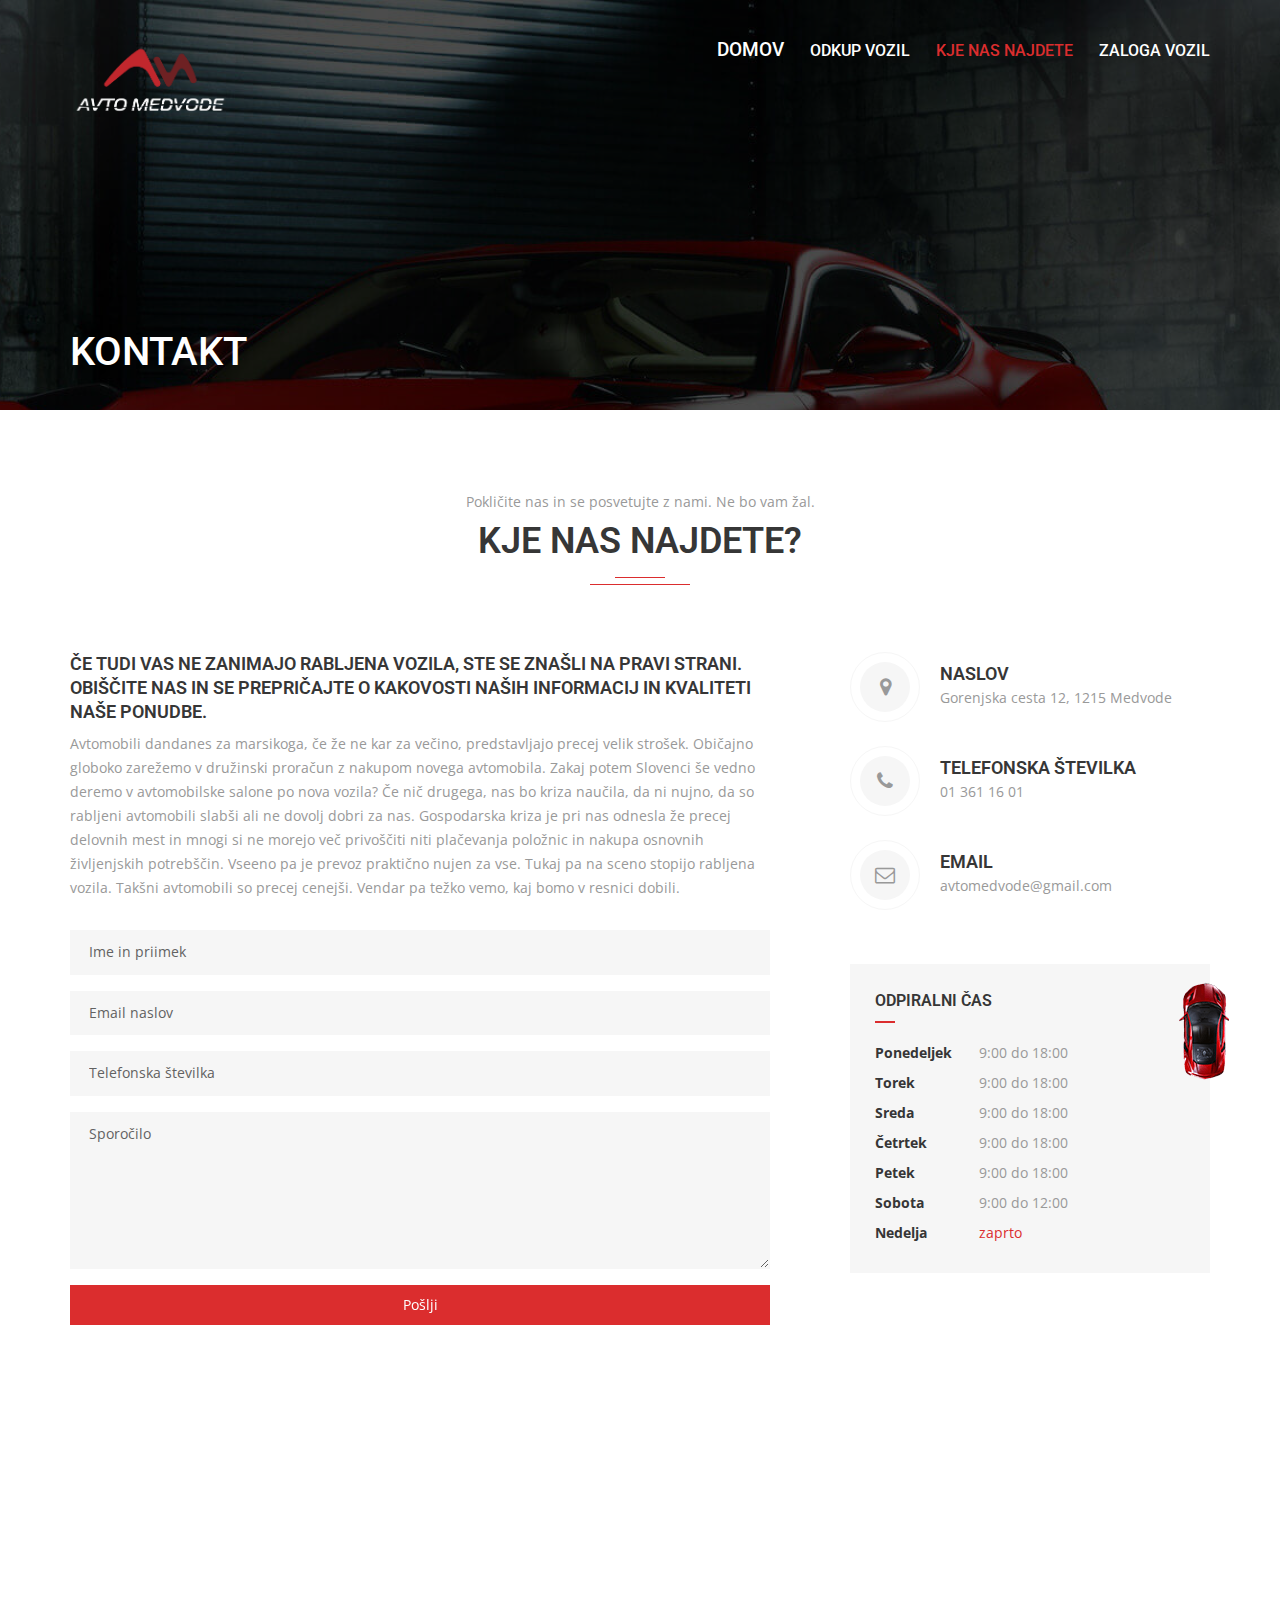
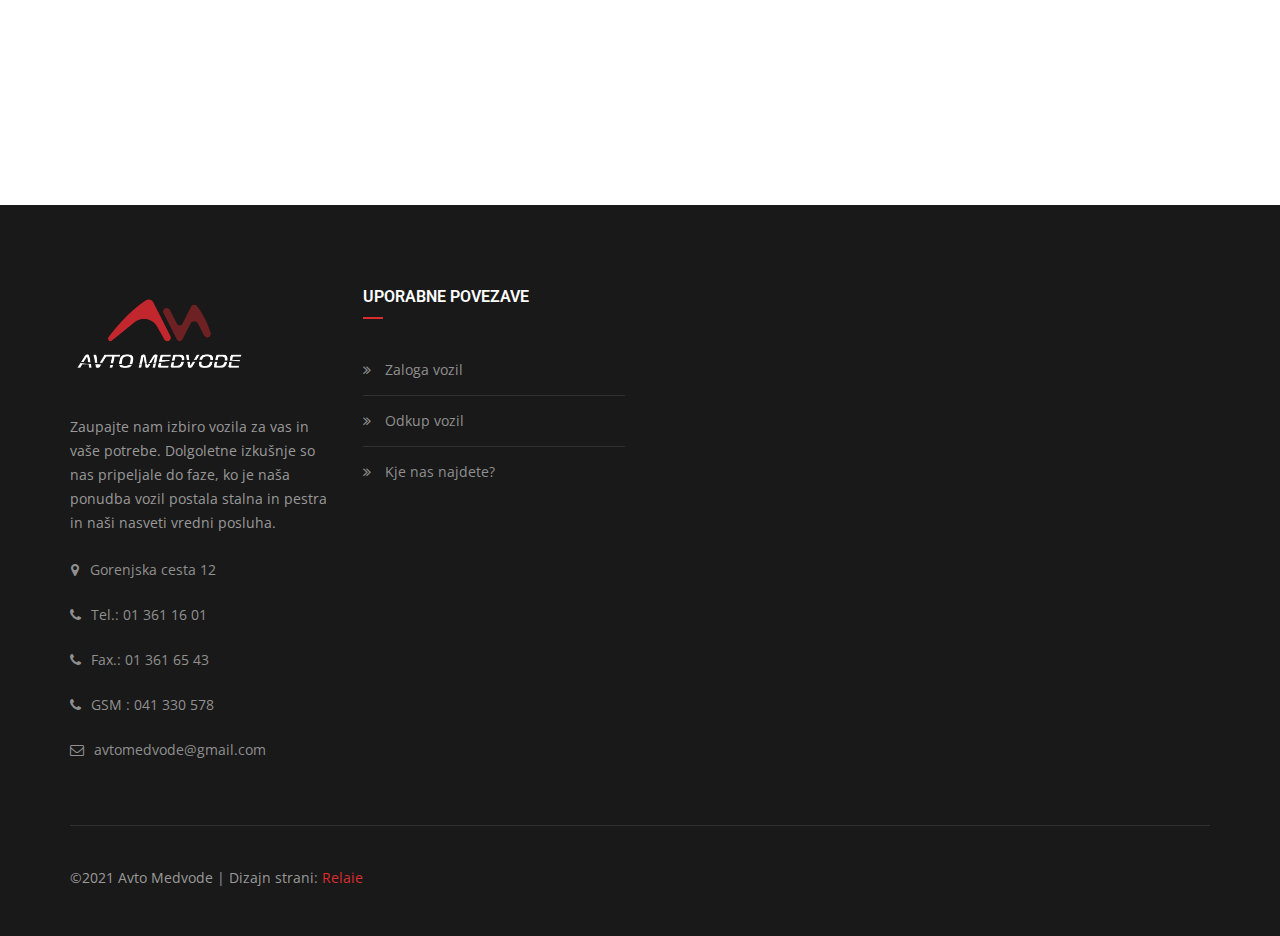
==== kontakt.html @ 4b84decc "initial commit" ====
<!DOCTYPE html>
 <html lang="sl">
 <head>
 <meta charset="utf-8">
 <meta http-equiv="X-UA-Compatible" content="IE=edge">
 <meta name="keywords" content="prodaja vozil, rabljena vozila, prodaja rabljenih vozil, rabljeno vozilo, prepis lastništva vozila, odkup rabljenih vozil, odkup rabljenega vozila, odkup vozila, prodaja avtomobila, prodaja avta, avto, avtomobil, vozilo" />
 <meta name="description" content="Prodaja rabljenih vozil, odkup vozil, prepis lastništva vozila. AvtoMedvode, vaš najbolj zanesljiv partner." />
 <meta name="author" content="relaie.co" />
 <meta name="viewport" content="width=device-width, initial-scale=1, maximum-scale=1" />
 <title>Prodaja rabljenih vozil, odkup vozil, prepis lastništva vozila. AvtoMedvode, vaš najbolj zanesljiv partner.</title>
 
 <!-- Favicon -->
 <link rel="shortcut icon" href="images/favicon.ico" />
 
 <!-- bootstrap -->
 <link rel="stylesheet" type="text/css" href="css/bootstrap.min.css" />
 
 <!-- flaticon -->
 <link rel="stylesheet" type="text/css" href="css/flaticon.css" />
 
 <!-- mega menu -->
 <link rel="stylesheet" type="text/css" href="css/mega-menu/mega_menu.css" />
 
 <!-- font awesome -->
 <link rel="stylesheet" type="text/css" href="css/font-awesome.min.css" />
 
 <!-- owl-carousel -->
 <link rel="stylesheet" type="text/css" href="css/owl-carousel/owl.carousel.css" />
 
 <!-- magnific-popup -->
 <link rel="stylesheet" type="text/css" href="css/magnific-popup/magnific-popup.css" />
 
 <!-- revolution -->
 <link rel="stylesheet" type="text/css" href="revolution/css/settings.css" />
 
 <!-- main style -->
 <link rel="stylesheet" type="text/css" href="css/style.css" />
 
 <!-- responsive -->
 <link rel="stylesheet" type="text/css" href="css/responsive.css" />
  
 </head>
 
 <body>
  
 <!--=================================
   loading -->
   
  <div id="loading">
   <div id="loading-center">
       <img src="images/loader.gif" alt="">
  </div>
 </div>
 
 <!--=================================
   loading -->
 
 
 <!--=================================
  header -->
 
 <header id="header" class="defualt">
 
  
 <!--=================================
  mega menu -->
 
 <div class="menu">  
   <!-- menu start -->
    <nav id="menu" class="mega-menu">
     <!-- menu list items container -->
     <section class="menu-list-items">
      <div class="container"> 
       <div class="row"> 
        <div class="col-md-12"> 
         <!-- menu logo -->
         <ul class="menu-logo">
             <li>
               
                 <a href="index.html"><img style="height: 90px;"id="logo_img"  src="images/logo.png" alt="logo"> </a>
             </li>
         </ul>
         <!-- menu links -->
         <ul class="menu-links">
             <!-- active class -->
             <li ><a style="font-size: 1.2rem;"href="index.html"> Domov </a></li>
             <li ><a style="font-size: 1rem;"href="odkupvozil.html"> Odkup vozil </a></li>
             
             <li class="active"><a style="font-size: 1rem;"href="kontakt.html"> Kje nas najdete </a></li>
             <li><a style="font-size: 1rem;"href="https://www.avto.net/Ads/results.asp?znamka=&model=&modelID=&tip=&znamka2=&model2=&tip2=&znamka3=&model3=&tip3=&cenaMin=0&cenaMax=999999&letnikMin=0&letnikMax=2090&bencin=0&starost2=999&oblika=0&ccmMin=0&ccmMax=99999&mocMin=&mocMax=&kmMin=0&kmMax=9999999&kwMin=0&kwMax=999999&motortakt=0&motorvalji=0&lokacija=0&sirina=0&dolzina=&dolzinaMIN=0&dolzinaMAX=100&nosilnostMIN=0&nosilnostMAX=999999&lezisc=&presek=0&premer=0&col=0&vijakov=0&EToznaka=0&vozilo=&airbag=&barva=&barvaint=&EQ1=1000000000&EQ2=1000000000&EQ3=1000000000&EQ4=1000000000&EQ5=1000000000&EQ6=1000001000&EQ7=1110100120&EQ8=1010000001&EQ9=1000000000&KAT=1010000000&PIA=&PIAzero=&PSLO=&akcija=0&paketgarancije=&broker=634&prikazkategorije=0&kategorija=0&zaloga=10&arhiv=0&presort=2&tipsort=DESC&stran=1&subSORT=1&subTIPSORT=ASC">Zaloga vozil</a></li>
             
             </ul>
            </div>
           </div>
          </div>
         </section>
        </nav>
       <!-- menu end -->
      </div>
     </header>
  

<!--=================================
 header -->


<!--=================================
 inner-intro -->
 
 <section class="inner-intro bg-1 bg-overlay-black-70">
  <div class="container">
     <div class="row text-center intro-title">
           <div class="col-md-6 text-md-left d-inline-block">
             <h1 class="text-white">Kontakt</h1>
           </div>
           <div class="col-md-6 text-md-right float-right">
             <ul class="page-breadcrumb">
                
             </ul>
           </div>
     </div>
  </div>
</section>

<!--=================================
 inner-intro -->


<!--=================================
 contact -->

<section class="contact-2 page-section-ptb white-bg">
  <div class="container">
    <div class="row">
      <div class="col-md-12 justify-content-center">
         <div class="section-title">
           <span>Pokličite nas in se posvetujte z nami. Ne bo vam žal.</span>
           <h2>Kje nas najdete?</h2>
           <div class="separator"></div>
         </div>
      </div>
    </div>
    <div class="row">
     <div class="col-lg-8 col-sm-12 mb-lg-0 mb-1">
        <div class="gray-form row">
         <div class="col-md-12">
          <div id="formmessage">Success/Error Message Goes Here</div>
           <form class="form-horizontal" id="contactform" role="form" method="post" action="php/contact-form.php">
            <h5>Če tudi vas ne zanimajo rabljena vozila, ste se znašli na pravi strani. Obiščite nas in se prepričajte o kakovosti naših informacij in kvaliteti naše ponudbe.</h5>
            <p>Avtomobili dandanes za marsikoga, če že ne kar za večino, predstavljajo precej velik strošek. Običajno globoko zarežemo v družinski proračun z nakupom novega avtomobila. Zakaj potem Slovenci še vedno deremo v avtomobilske salone po nova vozila? Če nič drugega, nas bo kriza naučila, da ni nujno, da so rabljeni avtomobili slabši ali ne dovolj dobri za nas. Gospodarska kriza je pri nas odnesla že precej delovnih mest in mnogi si ne morejo več privoščiti niti plačevanja položnic in nakupa osnovnih življenjskih potrebščin. Vseeno pa je prevoz praktično nujen za vse. Tukaj pa na sceno stopijo rabljena vozila. Takšni avtomobili so precej cenejši. Vendar pa težko vemo, kaj bomo v resnici dobili.</p>
            <div class="contact-form">
               <div class="form-group">
                 <input id="name" type="text" placeholder="Ime in priimek" class="form-control"  name="name">
             </div> 
               <div class="form-group">
                 <input type="email" placeholder="Email naslov" class="form-control" name="email">
                </div>
                <div class="form-group">
                  <input type="text" placeholder="Telefonska številka" class="form-control" name="phone">
              </div>
                 <div class="form-group">
                   <textarea class="form-control input-message" placeholder="Sporočilo" rows="7" name="message"></textarea>
              </div>
                 <input type="hidden" name="action" value="sendEmail"/>
                 <button id="submit" name="submit" type="submit" value="Send" class="button red"> Pošlji</button>
               </div>
            </form>
            <div id="ajaxloader" style="display:none"><img class="center-block" src="images/ajax-loader.gif" alt=""></div> 
          </div>
        </div>
       </div>
       <div class="col-lg-4 col-sm-12">
          <div class="feature-box-3">
            <div class="icon">
               <i class="fa fa-map-marker"></i>
             </div>
             <div class="content">
               <h5>Naslov </h5>
                <p>Gorenjska cesta 12, 1215 Medvode </p>
              </div>
            </div>
            <div class="feature-box-3">
            <div class="icon">
               <i class="fa fa-phone"></i>
             </div>
             <div class="content">
               <h5>Telefonska številka </h5>
                <p>01 361 16 01 </p>
              </div>
            </div>
            <div class="feature-box-3">
            <div class="icon">
               <i class="fa fa-envelope-o"></i>
             </div>
             <div class="content">
               <h5>Email  </h5>
                <p>avtomedvode@gmail.com </p>
              </div>
            </div>
            <div class="opening-hours gray-bg">
                <h6>Odpiralni čas</h6>
                <ul class="list-style-none">
                  <li><strong>Ponedeljek</strong> <span> 9:00  do  18:00 </span></li>
                  <li><strong>Torek</strong> <span> 9:00  do  18:00 </span></li>
                  <li><strong>Sreda </strong> <span> 9:00 do  18:00 </span></li>
                  <li><strong>Četrtek </strong> <span> 9:00  do  18:00 </span></li>
                  <li><strong>Petek </strong> <span> 9:00  do  18:00</span></li>
                  <li><strong>Sobota </strong> <span> 9:00  do  12:00 </span></li>
                  <li><strong>Nedelja </strong> <span class="text-red"> zaprto</span></li>
                </ul>
              </div>
         </div>
     </div>
  </div>
</section>

<!--=================================
 contact -->


<!--=================================
 contact-map -->

 <section class="contact-map">
  <div class="container-fluid">
    <iframe src="https://www.google.com/maps/embed?pb=!1m18!1m12!1m3!1d2764.796001893626!2d14.41632541580017!3d46.13489329645996!2m3!1f0!2f0!3f0!3m2!1i1024!2i768!4f13.1!3m3!1m2!1s0x477acc04e4f1f9b1%3A0x89f22daf080a2fd!2sGorenjska%20cesta%2012b%2C%201215%20Medvode!5e0!3m2!1ssl!2ssi!4v1605267769920!5m2!1ssl!2ssi" allowfullscreen></iframe>
  </div>
 </section>

<!--=================================
 contact-map -->
 

<!--=================================
 footer -->

 <footer class="footer bg-2 bg-overlay-black-90">
  <div class="container">
    <div class="row">
     <div class="col-md-2">
      <div class="social">
        <ul>
          
          
        </ul>
       </div>
      </div>
    </div>
    <div class="row">
      <div class="col-lg-3 col-md-6">
        <div class="about-content">
          <img class="img-fluid" style="height: 100px;"id="logo-footer" src="images/logo.png" alt="">
          <p>Zaupajte nam izbiro vozila za vas in vaše potrebe. Dolgoletne izkušnje so nas pripeljale do faze, ko je naša ponudba vozil postala stalna in pestra in naši nasveti vredni posluha.</p>
        </div>
        <div class="address">
          <ul>
            <li> <i class="fa fa-map-marker"></i><span>Gorenjska cesta 12  </span> </li>
            <li> <i class="fa fa-phone"></i><span>Tel.: 01 361 16 01   
               </li>
              <li> <i class="fa fa-phone"></i><span>
                Fax.: 01 361 65 43  </li>
                <li> <i class="fa fa-phone"></i><span>
                  GSM : 041 330 578  </li>
            <li> <i class="fa fa-envelope-o"></i><span>avtomedvode@gmail.com</span> </li>
          </ul>
        </div>
      </div>
      <div class="col-lg-3 col-md-6">
        <div class="usefull-link">
        <h6 class="text-white">Uporabne povezave</h6>
          <ul>
            <li><a href="https://www.avto.net/Ads/results.asp?znamka=&model=&modelID=&tip=&znamka2=&model2=&tip2=&znamka3=&model3=&tip3=&cenaMin=0&cenaMax=999999&letnikMin=0&letnikMax=2090&bencin=0&starost2=999&oblika=0&ccmMin=0&ccmMax=99999&mocMin=&mocMax=&kmMin=0&kmMax=9999999&kwMin=0&kwMax=999999&motortakt=0&motorvalji=0&lokacija=0&sirina=0&dolzina=&dolzinaMIN=0&dolzinaMAX=100&nosilnostMIN=0&nosilnostMAX=999999&lezisc=&presek=0&premer=0&col=0&vijakov=0&EToznaka=0&vozilo=&airbag=&barva=&barvaint=&EQ1=1000000000&EQ2=1000000000&EQ3=1000000000&EQ4=1000000000&EQ5=1000000000&EQ6=1000001000&EQ7=1110100120&EQ8=1010000001&EQ9=1000000000&KAT=1010000000&PIA=&PIAzero=&PSLO=&akcija=0&paketgarancije=&broker=634&prikazkategorije=0&kategorija=0&zaloga=10&arhiv=0&presort=2&tipsort=DESC&stran=1&subSORT=1&subTIPSORT=ASC"><i class="fa fa-angle-double-right"></i> Zaloga vozil</a></li>
            <li><a href="odkupvozil.html"><i class="fa fa-angle-double-right"></i> Odkup vozil</a></li>
            <li><a href="kontakt.html"><i class="fa fa-angle-double-right"></i> Kje nas najdete?</a></li>
            
            
          </ul>
        </div> 
      </div>
      
      
    </div>
    <hr />
    <div class="copyright">
     <div class="row">
      <div class="col-lg-6 col-md-12">
       <div class="text-lg-left text-center">
        <p>©2021 Avto Medvode | Dizajn strani:  <a href="http://relaie.co/" target="_blank">Relaie</a></p>
       </div>
      </div>
      
     </div>
    </div>
  </div>
</footer>
 
<!--=================================
 footer --> 

 <!--=================================
 back to top -->

<div class="car-top">
  <span><img src="images/car.png" alt=""></span>
</div>

 <!--=================================
 back to top -->

<!--=================================
 jquery -->

<!-- jquery  -->
<script type="text/javascript" src="js/jquery-3.3.1.min.js"></script>
 
<!-- bootstrap -->
<script type="text/javascript" src="js/popper.js"></script>
<script type="text/javascript" src="js/bootstrap.min.js"></script>

<!-- mega-menu -->
<script type="text/javascript" src="js/mega-menu/mega_menu.js"></script>

<!-- appear -->
<script type="text/javascript" src="js/jquery.appear.js"></script>

<!-- counter -->
<script type="text/javascript" src="js/counter/jquery.countTo.js"></script>

<!-- owl-carousel -->
<script type="text/javascript" src="js/owl-carousel/owl.carousel.min.js"></script>

<!-- select -->
<script type="text/javascript" src="js/select/jquery-select.js"></script>

<!-- magnific popup -->
<script type="text/javascript" src="js/magnific-popup/jquery.magnific-popup.min.js"></script>

<!-- revolution -->
<script type="text/javascript" src="revolution/js/jquery.themepunch.tools.min.js"></script>
<script type="text/javascript" src="revolution/js/jquery.themepunch.revolution.min.js"></script>
<!-- SLIDER REVOLUTION 5.0 EXTENSIONS  (Load Extensions only on Local File Systems !  The following part can be removed on Server for On Demand Loading) -->
<script type="text/javascript" src="revolution/js/extensions/revolution.extension.actions.min.js"></script>
<script type="text/javascript" src="revolution/js/extensions/revolution.extension.carousel.min.js"></script>
<script type="text/javascript" src="revolution/js/extensions/revolution.extension.kenburn.min.js"></script>
<script type="text/javascript" src="revolution/js/extensions/revolution.extension.layeranimation.min.js"></script>
<script type="text/javascript" src="revolution/js/extensions/revolution.extension.migration.min.js"></script>
<script type="text/javascript" src="revolution/js/extensions/revolution.extension.navigation.min.js"></script>
<script type="text/javascript" src="revolution/js/extensions/revolution.extension.parallax.min.js"></script>
<script type="text/javascript" src="revolution/js/extensions/revolution.extension.slideanims.min.js"></script>
<script type="text/javascript" src="revolution/js/extensions/revolution.extension.video.min.js"></script>
 
<!-- custom -->
<script type="text/javascript" src="js/custom.js"></script>

<script type="text/javascript">
   (function($){
  "use strict";

    var tpj=jQuery;
      var revapi2;
      tpj(document).ready(function() {
        if(tpj("#rev_slider_2_1").revolution == undefined){
          revslider_showDoubleJqueryError("#rev_slider_2_1");
        }else{
          revapi2 = tpj("#rev_slider_2_1").show().revolution({
            sliderType:"standard",
            sliderLayout:"fullwidth",
            dottedOverlay:"none",
            delay:9000,
            navigation: {
              keyboardNavigation:"off",
              keyboard_direction: "horizontal",
              mouseScrollNavigation:"off",
                             mouseScrollReverse:"default",
              onHoverStop:"off",
              bullets: {
                enable:true,
                hide_onmobile:false,
                style:"hermes",
                hide_onleave:false,
                direction:"horizontal",
                h_align:"center",
                v_align:"bottom",
                h_offset:0,
                v_offset:50,
                                space:10,
                tmp:''
              }
            },
            visibilityLevels:[1240,1024,778,480],
            gridwidth:1570,
            gridheight:1000,
            lazyType:"none",
            shadow:0,
            spinner:"spinner3",
            stopLoop:"off",
            stopAfterLoops:-1,
            stopAtSlide:-1,
            shuffle:"off",
            autoHeight:"off",
            disableProgressBar:"on",
            hideThumbsOnMobile:"off",
            hideSliderAtLimit:0,
            hideCaptionAtLimit:0,
            hideAllCaptionAtLilmit:0,
            debugMode:false,
            fallbacks: {
              simplifyAll:"off",
              nextSlideOnWindowFocus:"off",
              disableFocusListener:false,
            }
          });
        }
      }); 
  })(jQuery);

</script>
  
</body>
</html>
---- css/flaticon.css ----
/*
    Flaticon icon font: Flaticon
    Creation date: 15/09/2016 14:02
    */

@font-face {
  font-family: "Flaticon";
  src: url("../fonts/Flaticon.eot");
  src: url("../fonts/Flaticon.eot?#iefix") format("embedded-opentype"),
       url("../fonts/Flaticon.woff") format("woff"),
       url("../fonts/Flaticon.ttf") format("truetype"),
       url("../fonts/Flaticon.svg#Flaticon") format("svg");
  font-weight: normal;
  font-style: normal;
}

@media screen and (-webkit-min-device-pixel-ratio:0) {
  @font-face {
    font-family: "Flaticon";
    src: url("../fonts/Flaticon.svg#Flaticon") format("svg");
  }
}

[class^="flaticon-"]:before, [class*=" flaticon-"]:before,
[class^="flaticon-"]:after, [class*=" flaticon-"]:after {   
  font-family: Flaticon;
 font-style: normal;
 }

.flaticon-air-conditioning:before { content: "\f100"; }
.flaticon-alloy-wheel:before { content: "\f101"; }
.flaticon-badge:before { content: "\f102"; }
.flaticon-battery:before { content: "\f103"; }
.flaticon-beetle:before { content: "\f104"; }
.flaticon-calculator:before { content: "\f105"; }
.flaticon-cancel:before { content: "\f106"; }
.flaticon-car:before { content: "\f107"; }
.flaticon-car-1:before { content: "\f108"; }
.flaticon-car-2:before { content: "\f109"; }
.flaticon-car-repair:before { content: "\f10a"; }
.flaticon-car-wash:before { content: "\f10b"; }
.flaticon-checked:before { content: "\f10c"; }
.flaticon-circle:before { content: "\f10d"; }
.flaticon-clock:before { content: "\f10e"; }
.flaticon-clock-1:before { content: "\f10f"; }
.flaticon-commerce:before { content: "\f110"; }
.flaticon-compass:before { content: "\f111"; }
.flaticon-coupon:before { content: "\f112"; }
.flaticon-cup:before { content: "\f113"; }
.flaticon-cup-1:before { content: "\f114"; }
.flaticon-cup-2:before { content: "\f115"; }
.flaticon-cursor:before { content: "\f116"; }
.flaticon-customer-service:before { content: "\f117"; }
.flaticon-diagnostic:before { content: "\f118"; }
.flaticon-disc-brake:before { content: "\f119"; }
.flaticon-electrical-service:before { content: "\f11a"; }
.flaticon-engine:before { content: "\f11b"; }
.flaticon-envelope:before { content: "\f11c"; }
.flaticon-exhaust-pipe:before { content: "\f11d"; }
.flaticon-flag:before { content: "\f11e"; }
.flaticon-garbage:before { content: "\f11f"; }
.flaticon-gas-station:before { content: "\f120"; }
.flaticon-gearstick:before { content: "\f121"; }
.flaticon-giftbox:before { content: "\f122"; }
.flaticon-ignition:before { content: "\f123"; }
.flaticon-information:before { content: "\f124"; }
.flaticon-inspection:before { content: "\f125"; }
.flaticon-interface:before { content: "\f126"; }
.flaticon-interface-1:before { content: "\f127"; }
.flaticon-jeep:before { content: "\f128"; }
.flaticon-key:before { content: "\f129"; }
.flaticon-left-arrow:before { content: "\f12a"; }
.flaticon-left-arrow-1:before { content: "\f12b"; }
.flaticon-loupe:before { content: "\f12c"; }
.flaticon-maintenance:before { content: "\f12d"; }
.flaticon-mechanic:before { content: "\f12e"; }
.flaticon-medal:before { content: "\f12f"; }
.flaticon-menu:before { content: "\f130"; }
.flaticon-minivan:before { content: "\f131"; }
.flaticon-minus:before { content: "\f132"; }
.flaticon-mouse:before { content: "\f133"; }
.flaticon-multimedia:before { content: "\f134"; }
.flaticon-oil:before { content: "\f135"; }
.flaticon-padlock:before { content: "\f136"; }
.flaticon-painting:before { content: "\f137"; }
.flaticon-pencil:before { content: "\f138"; }
.flaticon-pin:before { content: "\f139"; }
.flaticon-piston:before { content: "\f13a"; }
.flaticon-placeholder:before { content: "\f13b"; }
.flaticon-play-video:before { content: "\f13c"; }
.flaticon-plus:before { content: "\f13d"; }
.flaticon-price-tag:before { content: "\f13e"; }
.flaticon-radiator:before { content: "\f13f"; }
.flaticon-reparation:before { content: "\f140"; }
.flaticon-ribbon:before { content: "\f141"; }
.flaticon-right-arrow:before { content: "\f142"; }
.flaticon-right-arrow-1:before { content: "\f143"; }
.flaticon-shopping-cart:before { content: "\f144"; }
.flaticon-shopping-cart-1:before { content: "\f145"; }
.flaticon-signs:before { content: "\f146"; }
.flaticon-social:before { content: "\f147"; }
.flaticon-speedometer:before { content: "\f148"; }
.flaticon-speedometer-1:before { content: "\f149"; }
.flaticon-speedometer-circular-outlined-tool-symbol:before { content: "\f14a"; }
.flaticon-star:before { content: "\f14b"; }
.flaticon-station-wagon:before { content: "\f14c"; }
.flaticon-steering-wheel:before { content: "\f14d"; }
.flaticon-stroller:before { content: "\f14e"; }
.flaticon-suspension:before { content: "\f14f"; }
.flaticon-technology:before { content: "\f150"; }
.flaticon-technology-1:before { content: "\f151"; }
.flaticon-tire:before { content: "\f152"; }
.flaticon-tire-1:before { content: "\f153"; }
.flaticon-trailer:before { content: "\f154"; }
.flaticon-transport:before { content: "\f155"; }
.flaticon-transport-1:before { content: "\f156"; }
.flaticon-transport-2:before { content: "\f157"; }
.flaticon-transport-3:before { content: "\f158"; }
.flaticon-transport-4:before { content: "\f159"; }
.flaticon-transport-5:before { content: "\f15a"; }
.flaticon-transport-6:before { content: "\f15b"; }
.flaticon-transport-7:before { content: "\f15c"; }
.flaticon-transport-8:before { content: "\f15d"; }
.flaticon-transport-9:before { content: "\f15e"; }
.flaticon-travel:before { content: "\f15f"; }
.flaticon-volskwagen-van:before { content: "\f160"; }
.flaticon-wallet:before { content: "\f161"; }
.flaticon-wheel-alignment:before { content: "\f162"; }
.flaticon-windshield:before { content: "\f163"; }
---- css/mega-menu/mega_menu.css ----
/* GOOGLE FONT */
@import url(http://fonts.googleapis.com/css?family=Roboto:100,100i,300,300i,400,400i,500,500i,700,700i,900,900i);
/* MENU BASIC LAYOUT */
.mega-menu {
  margin: 0 auto;
  padding: 0;
  display: block;
  float: none;
  position: relative;
  z-index: 999;
/*  max-width: 1280px;
  width: 100%;*/
  font-size: 16px;
  font-family: 'Roboto', sans-serif;
  min-height: 102px;
  clear: both;
  box-sizing: border-box;
}
@media screen and (max-width: 992px) {
  .mega-menu {
    /*float: left;*/
    margin: 0;
    /*min-width: 200px;*/
  }
}
.mega-menu * {
  outline: none;
  list-style: none;
  text-decoration: none;
  box-sizing: border-box !important;
  font-family: 'Roboto', sans-serif;
  font-weight: 400;
  -webkit-tap-highlight-color: transparent;
  text-align: left;
}

@media screen and (max-width: 992px) {
  .mega-menu * {
    word-break: break-all;
  }
}
.mega-menu i.fa {
  /*----------------------------- FONT AWESOME ICONS */
  font-family: "FontAwesome";
}
.mega-menu img {
  /*------------------------------- IMAGE */
  margin: 0;
  padding: 0;
  display: block;
  max-width: 100% !important;
  float: left;
}
.mega-menu input {
  /*------------------------------ DEFAULT INPUT */
  border: none;
}
.mega-menu > section.menu-list-items {
  margin: 0;
  padding: 0;
  display: block;
  float: left;
  width: 100%;
  background-color: transparent;
}
.mega-menu .menu-logo {
  /*----------------------------------- MENU LOGO */
  margin: 0;
  padding: 0;
  display: block;
  float: left;
  position: relative;
}
@media screen and (min-width: 993px) {
  .mega-menu .menu-logo.menu-logo-align-right {
    /*---------------------------------------------- MENU LOGO ALIGN RIGHT */
    float: right;
  }
}
@media screen and (max-width: 992px) {
  .mega-menu .menu-logo {
    width: 100%;
  }
  .mega-menu .drop-down ul, .mega-menu .drop-down ol, .mega-menu .drop-down dl, .mega-menu .drop-down-tab-bar ul, .mega-menu .drop-down-tab-bar ol, .mega-menu .drop-down-tab-bar dl { 
    margin-bottom: 0;
   }
}
.mega-menu .menu-logo > li {
  margin: 0;
  padding: 0;
  display: block;
  float: left;
  font-size: 1em;
  line-height: 50px;
}
@media screen and (max-width: 992px) {
  .mega-menu .menu-logo > li {
    width: 100%;
    line-height: normal;
  }
}
.mega-menu .menu-logo > li > a {
  margin: 0;
  display: inline-block;
  float: left;
  width: 100%;
  color: #ffffff;
  font-size: 0.8125em;
  /*padding: 0 20px 0 45px;*/
  line-height: 50px;
  -webkit-transition: background-color 200ms ease;
          transition: background-color 200ms ease;
}
.mega-menu .menu-logo > li > a:hover {
  /*-------------------------------------- HOVER MENU LOGO */
  /*background-color: #db2d2e;*/
}

@media screen and (max-width: 992px) {
  .mega-menu .menu-logo > li > a {
    line-height: normal;
    padding-top: 16px;
    padding-bottom: 16px;
    position: relative;
    z-index: 10;
    width: auto;
  }
}
.mega-menu .menu-logo > li > a i.fa {
  /*--------------------------------------- LOGO ICON */
  padding: 0;
  display: inline-block;
  font-size: 1.25em;
  position: absolute;
  top: 0;
  left: 20px;
  bottom: 0;
  margin: auto 0;
  line-height: 50px;
}
.mega-menu .menu-logo > li > a img {
  /*--------------------------------------- LOGO IMAGE ICON */
 /* width: 20px;
  height: 20px;
  position: absolute;
  top: 0;
  left: 15px;
  bottom: 0;
  margin: auto 0;*/
}
.mega-menu .menu-links {
  /*---------------------------------------- MENU LINKS */
  margin: 0;
  padding: 0;
  display: block;
  float: right;
}
@media screen and (max-width: 992px) {
  .mega-menu .menu-links {
    width: 100%;
    background: #fff;
  }
}
@media screen and (min-width: 993px) {
  .mega-menu .menu-links {
    display: block !important;
    max-height: 100% !important;
    overflow: visible !important;
  }
  .mega-menu .menu-links.menu-links-align-right {
    /*------------------------------------------ MENU LINKS ALIGN RIGHT */
    float: right;
  }
}
.mega-menu .menu-links > li {
  margin: 0;
  padding: 0;
  display: block;
  float: left;
  -webkit-transition: background-color 200ms ease;
          transition: background-color 200ms ease;
  font-size: 1em;
}
@media screen and (max-width: 992px) {
  .mega-menu .menu-links > li {
    width: 100%;
    position: relative;
    cursor: pointer;
    line-height: normal;
    border-bottom: 1px solid #f3f3f3;
    z-index: 50;
  }
  .mega-menu .menu-links > li.activeTriggerMobile {
    /*background-color: #db2d2e;*/
  }
}
@media screen and (min-width: 993px) {
  .mega-menu .menu-links > li.activeTrigger {
    background-color: #db2d2e;
  }
}
.mega-menu .menu-links > li.active a {
  /*------------------------------------- ACTIVE CLASS MENU LINKS */
 background-color: transparent;
 color: #db2d2e;
}
.mega-menu .menu-links > li:hover {
  /*-------------------------------------- HOVER MENU LINKS */
  background-color: transparent;
  color: #db2d2e;
}
.mega-menu .menu-links > li > a {
  margin: 0;
  padding: 0 13px;
  display: inline-block;
  float: none;
  width: 100%;
  color: #ffffff;
  font-size: 0.933em;
  line-height: 64px;
  position: relative;
  text-transform: capitalize;
}
.mega-menu .menu-links > li > a:hover { color: #db2d2e; }
@media screen and (max-width: 992px) {
  .mega-menu .menu-links > li > a {
    width: auto;
    line-height: normal;
    padding-top: 10px;
    padding-bottom: 10px;
    position: static;
    padding-right: 10px;
    z-index: 20;
    color: #363636;
  }
}
.mega-menu .menu-links > li > a i.fa {
  /*---------------------------------------------------- MENU LINKS ICONS*/
  font-size: 1em;
  line-height: 0.8125em;
  padding-right: 2px;
}
.mega-menu .menu-links > li > a i.fa.fa-indicator {
  padding-right: 0;
  padding-left: 2px;
}
@media screen and (max-width: 992px) {
  .mega-menu .menu-links > li > a i.fa.fa-indicator {
    float: right;
    position: absolute;
    right: 20px;
    top: 0;
    bottom: 0;
    line-height: 50px;
    height: 50px;
    z-index: -1;
  }
}
.mega-menu .menu-social-bar {
  /*---------------------------------------------- MENU SOCIAL BAR */
  margin: 0;
  display: block;
  float: left;
  padding: 0 10px;
}
@media screen and (min-width: 993px) {
  .mega-menu .menu-social-bar {
    display: block !important;
  }
}
@media screen and (min-width: 993px) {
  .mega-menu .menu-social-bar.menu-social-bar-right {
    float: right;
  }
}
@media screen and (max-width: 992px) {
  .mega-menu .menu-social-bar {
    width: 100%;
    text-align: center;
  }
}
.mega-menu .menu-social-bar > li {
  margin: 0;
  padding: 0;
  display: block;
  float: left;
  font-size: 1em;
  line-height: 50px;
}
.mega-menu .menu-social-bar > li[data-color='blue'] > a:hover {
  background-color: #3b5998;
}
.mega-menu .menu-social-bar > li[data-color='sky-blue'] > a:hover {
  background-color: #2caae1;
}
.mega-menu .menu-social-bar > li[data-color='orange'] > a:hover {
  background-color: #dd4b39;
}
.mega-menu .menu-social-bar > li[data-color='red'] > a:hover {
  background-color: #bd081c;
}
@media screen and (max-width: 992px) {
  .mega-menu .menu-social-bar > li {
    float: none;
    display: inline-block;
    margin-bottom: -5px;
  }
}
.mega-menu .menu-social-bar > li > a {
  margin: 0;
  display: inline-block;
  float: left;
  width: 100%;
  color: #ffffff;
  font-size: 0.875em;
  padding: 0 5px;
  -webkit-transition: background-color 200ms ease;
          transition: background-color 200ms ease;
  line-height: 50px;
}
@media screen and (max-width: 992px) {
  .mega-menu .menu-social-bar > li > a {
    padding-left: 10px;
    padding-right: 10px;
  }
}
.mega-menu .menu-social-bar > li > a i.fa {
  margin: 0;
  padding: 0;
  display: inline-block;
  float: left;
  width: 100%;
  font-size: 1.125em;
  line-height: 50px;
}
.mega-menu .menu-search-bar {
  /*--------------------------------------------------- MENU SEARCH BAR */
  margin: 0;
  padding: 0;
  display: block;
  float: right;
  position: relative;
  height: 50px;
}
@media screen and (min-width: 993px) {
  .mega-menu .menu-search-bar.menu-search-bar-left {
    float: left;
  }
}
@media screen and (max-width: 992px) {
  .mega-menu .menu-search-bar {
    width: 100%;
    position: absolute;
    top: 0;
    right: 0;
  }
}
.mega-menu .menu-search-bar li, .mega-menu .menu-search-bar form, .mega-menu .menu-search-bar label {
  margin: 0;
  padding: 0;
  display: block;
  float: left;
  width: 100%;
  line-height: 50px;
}
.mega-menu .menu-search-bar li:hover i.fa.fa-search {
  background: #db2d2e;
}
.mega-menu .menu-search-bar input {
  max-width: 0;
  width: 100%;
  margin: 0;
  padding: 5px 50px 5px 0;
  font-size: 0.8125em;
  -webkit-transition: max-width 400ms ease, background 400ms ease, padding-left 400ms ease;
          transition: max-width 400ms ease, background 400ms ease, padding-left 400ms ease;
  height: 50px;
  display: block;
  background: none;
  color: #ffffff;
  font-weight: 400;
}
.mega-menu .menu-search-bar input:focus {
  max-width: 170px;
  background: #db2d2e;
  padding-left: 20px;
}
@media screen and (max-width: 992px) {
  .mega-menu .menu-search-bar input:focus {
    max-width: 100%;
    position: relative;
    z-index: 20;
  }
}
.mega-menu .menu-search-bar i.fa.fa-search {
  position: absolute;
  top: 0;
  right: 0;
  bottom: 0;
  width: 50px;
  text-align: center;
  line-height: 50px;
  color: #ffffff;
  cursor: text;
  -webkit-transition: background 200ms ease;
          transition: background 200ms ease;
  z-index: 40;
}
.mega-menu .menu-search-bar :-moz-placeholder {
  opacity: 1 !important;
  color: #ffffff !important;
}
.mega-menu .menu-search-bar ::-moz-placeholder {
  opacity: 1 !important;
  color: #ffffff !important;
}
.mega-menu .menu-search-bar :-ms-input-placeholder {
  opacity: 1 !important;
  color: #ffffff !important;
}
.mega-menu .menu-search-bar ::-webkit-input-placeholder {
  opacity: 1 !important;
  color: #ffffff !important;
}
@media screen and (max-width: 992px) {
  .mega-menu .menu-search-bar.active input {
    padding-right: 150px;
  }
  .mega-menu .menu-search-bar.active i.fa.fa-search {
    right: 70px;
  }
}
.mega-menu .menu-mobile-collapse-trigger {
  /*------------------------------------------------------ MOBILE COLLAPSE TRIGGER BUTTON */
  margin: 0;
  padding: 0;
  height: 50px;
  width: 35px;
  background: transparent;
  display: none;
  position: absolute;
  top: 0;
  right: 0;
  z-index: 100;
  float: right;
  cursor: pointer;
  -webkit-transition: background 200ms ease;
          transition: background 200ms ease;
}
.mega-menu .menu-mobile-collapse-trigger:hover {
  background: transparent;
}
.mega-menu .menu-mobile-collapse-trigger:before,
.mega-menu .menu-mobile-collapse-trigger:after,
.mega-menu .menu-mobile-collapse-trigger span {
  content: "";
  display: block;
  height: 2px;
  width: 26px;
  background: #ffffff;
  position: absolute;
  top: 13px;
  border-radius: 3px;
  left: 0;
  right: 0;
  margin: 0 auto;
  -webkit-transition: -webkit-transform 400ms ease 0s, opacity 400ms ease;
          transition: transform 400ms ease 0s, opacity 400ms ease;
  -webkit-transform: rotate(0deg);
      -ms-transform: rotate(0deg);
          transform: rotate(0deg);
  -webkit-transform-origin: 0px 50% 0px;
      -ms-transform-origin: 0px 50% 0px;
          transform-origin: 0px 50% 0px;
}
.home-2 .mega-menu .menu-mobile-collapse-trigger:before,
.home-2 .mega-menu .menu-mobile-collapse-trigger:after,
.home-2 .mega-menu .menu-mobile-collapse-trigger span { background: #323232; }
.mega-menu .menu-mobile-collapse-trigger:after {
  top: 27px;
}
.mega-menu .menu-mobile-collapse-trigger span {
  top: 20px;
}
.mega-menu .menu-mobile-collapse-trigger.active span {
  opacity: 0;
}
.mega-menu .menu-mobile-collapse-trigger.active:before {
  -webkit-transform: rotate(30deg);
      -ms-transform: rotate(30deg);
          transform: rotate(30deg);
}
.mega-menu .menu-mobile-collapse-trigger.active:after {
  -webkit-transform: rotate(-30deg);
      -ms-transform: rotate(-30deg);
          transform: rotate(-30deg);
}
@media screen and (max-width: 992px) {
  .mega-menu .menu-mobile-collapse-trigger {
    display: block;
  }
}
.mega-menu .drop-down-multilevel {
  /*-------------------------------------------------- DROP DOWN MULTILEVEL */
  margin: 0;
  padding: 0;
  display: block;
  position: absolute;
  top: auto;
  left: auto;
  right: auto;
  z-index: 999;
  width: 100%;
  background: #ffffff;
  float: left;
  max-width: 200px;
}
.mega-menu .drop-down-multilevel * {
  color: #323232;
}
@media screen and (min-width: 993px) {
  .mega-menu .drop-down-multilevel {
    display: block !important;
    opacity: 0;
    visibility: hidden;
    border-top: 5px solid #db2d2e;
    box-shadow: 0 0px 0px 1px rgba(0, 0, 0, 0.05);
    border-bottom: 0px; 
  }
}
@media screen and (max-width: 992px) {
  .mega-menu .drop-down-multilevel {
    max-width: 100% !important;
    position: relative;
    left: 0;
    top: 0;
    padding: 10px;
    display: none;
  }
}
.mega-menu .drop-down-multilevel li a {  -webkit-transition: all 0.5s ease-in-out;
  -o-transition: all 0.5s ease-in-out;
  -ms-transition: all 0.5s ease-in-out;
  -moz-transition: all 0.5s ease-in-out;
          transition: all 0.5s ease-in-out; }
.mega-menu .drop-down-multilevel li {
  margin: 0;
  padding: 0;
  display: block;
  float: left;
  border-bottom: 1px solid #f3f3f3;
  width: 100%;
  position: relative;
  -webkit-transition: all 0.5s ease-in-out;
  -o-transition: all 0.5s ease-in-out;
  -ms-transition: all 0.5s ease-in-out;
  -moz-transition: all 0.5s ease-in-out;
          transition: all 0.5s ease-in-out;
  z-index: 50;
}
.mega-menu .drop-down-multilevel li:last-child { border-bottom: 0px; }
.mega-menu .drop-down-multilevel li:hover {
  background: #f6f6f6;
}
.mega-menu .drop-down-multilevel li:hover > a {
  color: #db2d2e;
}
.mega-menu .drop-down-multilevel li:hover > a i.fa {
  color: #db2d2e;
}
@media screen and (min-width: 993px) {
  .mega-menu .drop-down-multilevel li.activeTrigger {
    background: #db2d2e;
  }
  .mega-menu .drop-down-multilevel li.activeTrigger > a {
    color: #ffffff;
  }
  .mega-menu .drop-down-multilevel li.activeTrigger > a i.fa {
    color: #ffffff;
  }
}
@media screen and (max-width: 992px) {
  .mega-menu .drop-down-multilevel li.activeTriggerMobile {
    background: #db2d2e;
  }
  .mega-menu .drop-down-multilevel li.activeTriggerMobile > a {
    color: #ffffff;
  }
  .mega-menu .drop-down-multilevel li.activeTriggerMobile > a i.fa {
    color: #ffffff;
  }
}
.mega-menu .menu-links > li.active .drop-down-multilevel a { color: #323232; }
.mega-menu .menu-links > li.active .drop-down-multilevel a:hover { color: #db2d2e; }
.mega-menu .drop-down-multilevel a {
  margin: 0;
  padding: 3px 20px;
  font-size: 0.8125em;
  text-transform: capitalize;
  display: inline-block;  
  float: left;
  width: 100%;
  color: #323232;
  -webkit-transition: color 200ms ease;
          transition: color 200ms ease;
  /*min-height: 48px;*/
}
@media screen and (max-width: 992px) {
 /* .mega-menu .drop-down-multilevel a {
    width: auto;
  }*/
}
.mega-menu .drop-down-multilevel i.fa {
  float: left;
  line-height: 1.375em;
  font-size: 1em;
  display: block;
  padding-right: 10px;
  -webkit-transition: color 200ms ease;
          transition: color 200ms ease;
}
.mega-menu .drop-down-multilevel i.fa.fa-indicator {
  float: right;
  line-height: 30px;
  font-size: 1em;
  display: block;
  padding-left: 10px;
  padding-right: 0;
}
@media screen and (max-width: 992px) {
  .mega-menu .drop-down-multilevel i.fa.fa-indicator {
    float: right;
    height: 50px;
    position: absolute;
    top: 0;
    right: 20px;
    line-height: 50px;
    z-index: -1;
  }
}
.mega-menu .drop-down-multilevel .drop-down-multilevel {
  /*------------------------------------------------------ SECOND LEVEL */
  left: 100%;
  top: 0;
}
@media screen and (min-width: 993px) {
  .mega-menu .drop-down-multilevel .drop-down-multilevel.left-side {
    /*--------------------------------------------------- ALIGN SECOND LEVEL DROP DOWN LEFT SIDE */
    left: -100%;
  }
}
@media screen and (max-width: 992px) {
  .mega-menu .drop-down-multilevel .drop-down-multilevel {
    left: 0;
    border: 1px solid #cccccc;
  }
}
.mega-menu .drop-down,
.mega-menu .drop-down-tab-bar {
  /*--------------------------------------------------------- GRID DROP DOWN */
  position: absolute;
  left: auto;
  top: auto;
  right: auto;
  background: #ffffff;
  float: left;
  padding: 10px;
  z-index: 999;
  display: block;
  cursor: default;
  overflow: hidden;
  /*-------------------------------------------------------- 12 COLUMNS FLUID GRID WITH NESTED COLUMNS */
}
.mega-menu .drop-down *,
.mega-menu .drop-down-tab-bar * {
  color: #323232;
}


@media screen and (min-width: 993px) {
  .mega-menu .drop-down.menu-bg,
  .mega-menu .drop-down-tab-bar {
  background: rgba(255, 255, 255, 1);
  background-size: cover;
  background-repeat: no-repeat;
  background-position: center;
  }

.mega-menu .drop-down.menu-bg [class*="grid-col-"] { 
   padding:10px 10px 0;
  }
 .mega-menu .rev-slider { background: #fff; padding: 7px 12px;  }
 .mega-menu .rev-slider p { display: inline-block; padding: 0px 10px; margin-bottom: 0px !important; line-height: 0px !important; } 
 .mega-menu .rev-slider a { display: inline-block; font-size: 13px !important; color: #01a9da; width: inherit !important; padding: 5px 0px; } 
 .mega-menu .rev-slider a:hover { color: #323232 !important; }
 }

@media screen and (min-width: 993px) {
  .mega-menu .drop-down,
  .mega-menu .drop-down-tab-bar {
    display: block !important;
    opacity: 0;
    visibility: hidden;
    border-top:5px solid #db2d2e;
    border-radius: 0px !important;
    box-shadow: 0 0px 0px 1px rgba(0, 0, 0, 0.05);
  }
}
@media screen and (max-width: 992px) {
  .mega-menu .drop-down,
  .mega-menu .drop-down-tab-bar {
    width: 100% !important;
    top: 0;
    left: 0;
    position: relative;
    display: none;
  }
}
.mega-menu .drop-down .grid-row,
.mega-menu .drop-down-tab-bar .grid-row {
  margin: 0;
  padding: 0;
  min-height: 1px;
  width: 100%;
  float: left;
  clear: both;
}
.mega-menu .drop-down [class*="grid-col-"],
.mega-menu .drop-down-tab-bar [class*="grid-col-"] {
  margin: 0;
  float: left;
  padding: 10px;
  position: relative;
}

.mega-menu .drop-down .grid-col-1,
.mega-menu .drop-down-tab-bar .grid-col-1 {
  width: 8.333333333333333%;
}

.mega-menu .drop-down .grid-col-2,
.mega-menu .drop-down-tab-bar .grid-col-2 {
  width: 16.66666666666667%;
}

.mega-menu .drop-down .grid-col-3,
.mega-menu .drop-down-tab-bar .grid-col-3 {
  width: 25%;
}

.mega-menu .drop-down .grid-col-4,
.mega-menu .drop-down-tab-bar .grid-col-4 {
  width: 33.33333333333333%;
}

.mega-menu .drop-down .grid-col-5,
.mega-menu .drop-down-tab-bar .grid-col-5 {
  width: 41.66666666666667%;
}

.mega-menu .drop-down .grid-col-6,
.mega-menu .drop-down-tab-bar .grid-col-6 {
  width: 50%;
}

.mega-menu .drop-down .grid-col-7,
.mega-menu .drop-down-tab-bar .grid-col-7 {
  width: 58.33333333333333%;
}

.mega-menu .drop-down .grid-col-8,
.mega-menu .drop-down-tab-bar .grid-col-8 {
  width: 66.66666666666667%;
}

.mega-menu .drop-down .grid-col-9,
.mega-menu .drop-down-tab-bar .grid-col-9 {
  width: 75%;
}

.mega-menu .drop-down .grid-col-10,
.mega-menu .drop-down-tab-bar .grid-col-10 {
  width: 83.33333333333333%;
}

.mega-menu .drop-down .grid-col-11,
.mega-menu .drop-down-tab-bar .grid-col-11 {
  width: 91.66666666666667%;
}

.mega-menu .drop-down .grid-col-12,
.mega-menu .drop-down-tab-bar .grid-col-12 {
  width: 100%;
}

.mega-menu .drop-down.grid-col-1,
.mega-menu .drop-down-tab-bar.grid-col-1 {
  width: 8.333333333333333%;
}

.mega-menu .drop-down.grid-col-2,
.mega-menu .drop-down-tab-bar.grid-col-2 {
  width: 16.66666666666667%;
}

.mega-menu .drop-down.grid-col-3,
.mega-menu .drop-down-tab-bar.grid-col-3 {
  width: 25%;
}

.mega-menu .drop-down.grid-col-4,
.mega-menu .drop-down-tab-bar.grid-col-4 {
  width: 33.33333333333333%;
}

.mega-menu .drop-down.grid-col-5,
.mega-menu .drop-down-tab-bar.grid-col-5 {
  width: 41.66666666666667%;
}

.mega-menu .drop-down.grid-col-6,
.mega-menu .drop-down-tab-bar.grid-col-6 {
  width: 50%;
}

.mega-menu .drop-down.grid-col-7,
.mega-menu .drop-down-tab-bar.grid-col-7 {
  width: 58.33333333333333%;
}

.mega-menu .drop-down.grid-col-8,
.mega-menu .drop-down-tab-bar.grid-col-8 {
  width: 66.66666666666667%;
}

.mega-menu .drop-down.grid-col-9,
.mega-menu .drop-down-tab-bar.grid-col-9 {
  width: 75%;
}

.mega-menu .drop-down.grid-col-10,
.mega-menu .drop-down-tab-bar.grid-col-10 {
  width: 83.33333333333333%;
}

.mega-menu .drop-down.grid-col-11,
.mega-menu .drop-down-tab-bar.grid-col-11 {
  width: 91.66666666666667%;
}

.mega-menu .drop-down.grid-col-12,
.mega-menu .drop-down-tab-bar.grid-col-12 {
  width: 100%;
  left: 0;
}

@media screen and (max-width: 992px) {
  .mega-menu .drop-down [class*="grid-col-"],
  .mega-menu .drop-down-tab-bar [class*="grid-col-"] {
    width: 50%;
  }
}

@media screen and (max-width: 992px) {
  .mega-menu .drop-down [class*="grid-col-"],
  .mega-menu .drop-down-tab-bar [class*="grid-col-"] {
    width: 100%;
  }
}

.mega-menu .drop-down.grid-demo span,
.mega-menu .drop-down-tab-bar.grid-demo span {
  float: left;
  display: inline-block;
  width: 100%;
  padding: 4px 6px;
  background: #bfbfbf;
  font-size: 0.75em;
  color: #323232;
}

.mega-menu .drop-down .space-0,
.mega-menu .drop-down-tab-bar .space-0 {
  /*--------------------------------------------------------- SPACE 0 CLASS */
  padding: 0 !important;
  margin: 0 !important;
}

.mega-menu .drop-down a,
.mega-menu .drop-down-tab-bar a {
  font-size: 0.8125em;
  display: inline-block;
  padding: 7px 0;
  width: 100%;
  max-width: 100%;
  text-transform: capitalize;
}

.mega-menu .drop-down h1,
.mega-menu .drop-down h2,
.mega-menu .drop-down h3,
.mega-menu .drop-down h4,
.mega-menu .drop-down h5,
.mega-menu .drop-down h6,
.mega-menu .drop-down-tab-bar h1, .mega-menu .drop-down-tab-bar h2, .mega-menu .drop-down-tab-bar h3, .mega-menu .drop-down-tab-bar h4, .mega-menu .drop-down-tab-bar h5, .mega-menu .drop-down-tab-bar h6 {
  margin-top: 0;
  font-weight: 700;
}

.mega-menu .drop-down h1,
.mega-menu .drop-down-tab-bar h1 {
  font-size: 1.5em;
  line-height: 1;
  padding-top: 0.53em;
  margin-bottom: 0.5em;
}

.mega-menu .drop-down h2,
.mega-menu .drop-down-tab-bar h2 {
  font-size: 1.375em;
  padding-top: 0.25em;
  margin-bottom: 0.5em;
}

.mega-menu .drop-down h3,
.mega-menu .drop-down-tab-bar h3 {
  font-size: 1.125em;
  line-height: 1;
  padding-top: 0.35em;
  margin-bottom: 0.65em;
}

.mega-menu .drop-down h4,
.mega-menu .drop-down-tab-bar h4 {
  font-size: 1em;
  text-transform: capitalize;
  line-height: 1.25;
  padding-top: 0.45em;
  margin-bottom: 0px;
  padding-left: 8px;
  letter-spacing: 0px;
}

.mega-menu .drop-down h5,
.mega-menu .drop-down-tab-bar h5 {
  font-size: 0.875em;
  font-weight: bold;
  padding-top: 0.6em;
  margin-bottom: 0.9em;
}

.mega-menu .drop-down h6,
.mega-menu .drop-down-tab-bar h6 {
  font-size: 0.75em;
  font-weight: bold;
  margin-bottom: 0;
}

.mega-menu .drop-down figure img,
.mega-menu .drop-down-tab-bar figure img {
  width: 100%;
  height: auto;
  display: block;
}

.mega-menu .drop-down figcaption,
.mega-menu .drop-down-tab-bar figcaption {
  font-size: small;
  font-style: italic;
  color: #666666;
}

.mega-menu .drop-down ul,
.mega-menu .drop-down ol,
.mega-menu .drop-down dl,
.mega-menu .drop-down-tab-bar ul, .mega-menu .drop-down-tab-bar ol, .mega-menu .drop-down-tab-bar dl {
  padding: 0;
  margin: 0 0 14px;
}

.mega-menu .drop-down form,
.mega-menu .drop-down-tab-bar form {
  margin-bottom: 1.5em;
}

.mega-menu .drop-down form ul,
.mega-menu .drop-down-tab-bar form ul {
  list-style: none none;
  margin: 0;
  padding: 0;
}

.mega-menu .drop-down form ul li,
.mega-menu .drop-down-tab-bar form ul li {
  *zoom: 1;
  margin-bottom: 1.5em;
}

.mega-menu .drop-down form ul li:before,
.mega-menu .drop-down form ul li:after,
.mega-menu .drop-down-tab-bar form ul li:before, .mega-menu .drop-down-tab-bar form ul li:after {
  content: "";
  display: table;
}

.mega-menu .drop-down form ul li:after,
.mega-menu .drop-down-tab-bar form ul li:after {
  clear: both;
}

.mega-menu .drop-down fieldset,
.mega-menu .drop-down-tab-bar fieldset {
  margin: 0;
  padding: 1.5em;
}

.mega-menu .drop-down label,
.mega-menu .drop-down-tab-bar label {
  display: block;
}

.mega-menu .drop-down label.inline,
.mega-menu .drop-down-tab-bar label.inline {
  display: inline;
  padding-right: 24px;
}

.mega-menu .drop-down input[type="text"],
.mega-menu .drop-down input[type="url"],
.mega-menu .drop-down input[type="email"],
.mega-menu .drop-down input[type="password"],
.mega-menu .drop-down input[type="search"],
.mega-menu .drop-down input[type="number"],
.mega-menu .drop-down input[type="date"],
.mega-menu .drop-down input[type="month"],
.mega-menu .drop-down input[type="week"],
.mega-menu .drop-down input[type="time"],
.mega-menu .drop-down input[type="datetime"],
.mega-menu .drop-down input[type="datetime-local"],
.mega-menu .drop-down input[type="tel"],
.mega-menu .drop-down textarea,
.mega-menu .drop-down-tab-bar input[type="text"], .mega-menu .drop-down-tab-bar input[type="url"], .mega-menu .drop-down-tab-bar input[type="email"], .mega-menu .drop-down-tab-bar input[type="password"], .mega-menu .drop-down-tab-bar input[type="search"], .mega-menu .drop-down-tab-bar input[type="number"], .mega-menu .drop-down-tab-bar input[type="date"], .mega-menu .drop-down-tab-bar input[type="month"], .mega-menu .drop-down-tab-bar input[type="week"], .mega-menu .drop-down-tab-bar input[type="time"], .mega-menu .drop-down-tab-bar input[type="datetime"], .mega-menu .drop-down-tab-bar input[type="datetime-local"], .mega-menu .drop-down-tab-bar input[type="tel"], .mega-menu .drop-down-tab-bar textarea {
  display: block;
  width: 100%;
  margin: 0 0 0.75em;
  padding: 10px;
  font-size: 0.8125em;
  border: 1px solid #e8e8e8;
  line-height: 1.5em;
  font-family: 'Roboto', sans-serif;
}

.mega-menu .drop-down select,
.mega-menu .drop-down-tab-bar select {
  width: 100%;
  height: 2.1em;
  margin-bottom: 0.9em;
  border: 1px solid #cccccc;
  font-family: 'Roboto', sans-serif;
}

.mega-menu .drop-down input[type="range"],
.mega-menu .drop-down input[type="color"],
.mega-menu .drop-down-tab-bar input[type="range"], .mega-menu .drop-down-tab-bar input[type="color"] {
  vertical-align: middle;
  height: 1.5em;
  width: 100%;
  font-family: 'Roboto', sans-serif;
}

.mega-menu .drop-down input[type="range"],
.mega-menu .drop-down-tab-bar input[type="range"] {
  height: 1.4em;
}

.mega-menu .drop-down input[type="color"],
.mega-menu .drop-down-tab-bar input[type="color"] {
  width: 1.5em;
  font-family: 'Roboto', sans-serif;
}

.mega-menu .drop-down input[type="time"],
.mega-menu .drop-down-tab-bar input[type="time"] {
  margin: 0 0 0.55em;
}

.mega-menu .drop-down progress,
.mega-menu .drop-down meter,
.mega-menu .drop-down-tab-bar progress, .mega-menu .drop-down-tab-bar meter {
  display: block;
  width: 100%;
  height: 1.5em;
}

.mega-menu .drop-down table,
.mega-menu .drop-down-tab-bar table {
  margin-bottom: 1.4em;
  width: 100%;
  border: 1px solid #cccccc;
}

.mega-menu .drop-down thead,
.mega-menu .drop-down-tab-bar thead {
  text-align: left;
  font-weight: bold;
}

.mega-menu .drop-down tbody tr:nth-child(even) td,
.mega-menu .drop-down-tab-bar tbody tr:nth-child(even) td {
  background: #dddddd;
}

.mega-menu .drop-down tfoot,
.mega-menu .drop-down-tab-bar tfoot {
  font-style: italic;
}

.mega-menu .drop-down tfoot td,
.mega-menu .drop-down tfoot th,
.mega-menu .drop-down-tab-bar tfoot td, .mega-menu .drop-down-tab-bar tfoot th {
  padding: 0.75em 10px;
}

.mega-menu .drop-down th,
.mega-menu .drop-down td,
.mega-menu .drop-down caption,
.mega-menu .drop-down-tab-bar th, .mega-menu .drop-down-tab-bar td, .mega-menu .drop-down-tab-bar caption {
  border: 1px solid #cccccc;
}

.mega-menu .drop-down td,
.mega-menu .drop-down th,
.mega-menu .drop-down-tab-bar td, .mega-menu .drop-down-tab-bar th {
  padding: 0 10px 0 10px;
  line-height: 1.45em;
}

.mega-menu .drop-down caption,
.mega-menu .drop-down-tab-bar caption {
  border-bottom: 0;
  padding: 0.75em 10px;
  line-height: 1.45em;
  text-align: left;
  font-style: italic;
}

.mega-menu .drop-down p,
.mega-menu .drop-down-tab-bar p {
  margin: 0 0 1.5em 0;
  font-size: 0.8125em;
}

.mega-menu .drop-down blockquote,
.mega-menu .drop-down-tab-bar blockquote {
  margin: 0 1.5em 1.5em;
  font-style: italic;
}

.mega-menu .drop-down mark,
.mega-menu .drop-down-tab-bar mark {
  line-height: 1.5;
  background: #78aace;
  color: #ffffff;
}

.mega-menu .drop-down del,
.mega-menu .drop-down-tab-bar del {
  color: #dddddd;
}

.mega-menu .drop-down code,
.mega-menu .drop-down kbd,
.mega-menu .drop-down pre,
.mega-menu .drop-down samp,
.mega-menu .drop-down-tab-bar code, .mega-menu .drop-down-tab-bar kbd, .mega-menu .drop-down-tab-bar pre, .mega-menu .drop-down-tab-bar samp {
  font-family: 'Roboto', sans-serif;
}

.mega-menu .drop-down ins,
.mega-menu .drop-down small,
.mega-menu .drop-down-tab-bar ins, .mega-menu .drop-down-tab-bar small {
  line-height: 1.5;
}

.mega-menu .drop-down kbd,
.mega-menu .drop-down samp,
.mega-menu .drop-down-tab-bar kbd, .mega-menu .drop-down-tab-bar samp {
  line-height: 1.4;
}

.mega-menu .drop-down hr,
.mega-menu .drop-down-tab-bar hr {
  background: #cccccc;
  color: #cccccc;
  clear: both;
  float: none;
  width: 100%;
  height: 1px;
  margin: 0 0 1.4em;
  border: none;
}

.mega-menu .drop-down input[type="submit"],
.mega-menu .drop-down input[type="button"],
.mega-menu .drop-down-tab-bar input[type="submit"], .mega-menu .drop-down-tab-bar input[type="button"] {
  background: #db2d2e;
  padding: 10px 20px;
  margin: 5px 10px 0 0;
  font-family: 'Roboto', sans-serif;
  line-height: 1.5em;
  font-weight: 600;
  font-size: 0.8125em;
  color: #ffffff;
  border-radius: 0;
  display: block;
  float: left;
  -webkit-transition: background-color 200ms ease;
          transition: background-color 200ms ease;
}

.mega-menu .drop-down input[type="submit"]:hover,
.mega-menu .drop-down input[type="button"]:hover,
.mega-menu .drop-down-tab-bar input[type="submit"]:hover, .mega-menu .drop-down-tab-bar input[type="button"]:hover {
  background-color: #333333;
}

@media screen and (max-width: 992px) {
  .mega-menu .drop-down input[type="submit"],
  .mega-menu .drop-down input[type="button"],
  .mega-menu .drop-down-tab-bar input[type="submit"], .mega-menu .drop-down-tab-bar input[type="button"] {
    width: 100%;
  }
}

.mega-menu .drop-down a,
.mega-menu .drop-down-tab-bar a {
  -webkit-transition: color 200ms ease;
          transition: color 200ms ease;
}

.mega-menu .drop-down a:hover,
.mega-menu .drop-down-tab-bar a:hover {
  color: #db2d2e;
}
.mega-menu .drop-down a i,
.mega-menu .drop-down-tab-bar a i {
   transition: all 0.5s ease-in-out;
   -webkit-transition: all 0.5s ease-in-out;
   -o-transition: all 0.5s ease-in-out;
   -ms-transition: all 0.5s ease-in-out;
   -moz-transition: all 0.5s ease-in-out;
}

.mega-menu .drop-down a:hover i,
.mega-menu .drop-down-tab-bar a:hover i {
  color: #db2d2e;
}

@media screen and (max-width: 992px) {
  .mega-menu .drop-down a,
  .mega-menu .drop-down-tab-bar a {
    width: auto;
  }
}

/*.mega-menu .drop-down ::-moz-selection,
.mega-menu .drop-down-tab-bar ::-moz-selection {
  background: #ffb9ad;
}

.mega-menu .drop-down ::selection,
.mega-menu .drop-down-tab-bar ::selection {
  background: #ffb9ad;
}*/

.mega-menu .drop-down .list-description span,
.mega-menu .drop-down-tab-bar .list-description span {
  color: #aeaeae;
  display: inline-block;
  width: 100%;
}

.mega-menu .drop-down .image-description,
.mega-menu .drop-down-tab-bar .image-description {
  position: relative;
}

.mega-menu .drop-down .image-description img,
.mega-menu .drop-down-tab-bar .image-description img {
  display: inline-block;
  float: left;
  max-width: 100%;
  position: absolute;
  left: 0;
  right: 0;
  height: 40px;
  width: 40px;
}

.mega-menu .drop-down .image-description a,
.mega-menu .drop-down-tab-bar .image-description a {
  padding-left: 50px;
}

.mega-menu .drop-down .image-description span,
.mega-menu .drop-down-tab-bar .image-description span {
  color: #aeaeae;
  display: inline-block;
  width: 100%;
}

.mega-menu .drop-down i.fa,
.mega-menu .drop-down-tab-bar i.fa {
  padding-right: 10px;
}

.mega-menu .drop-down iframe,
.mega-menu .drop-down-tab-bar iframe {
  width: 100%;
  display: block;
  float: left;
  margin: 0;
  padding: 0;
  border: none;
}

@media screen and (min-width: 993px) {
  .mega-menu .drop-down.offset-1,
  .mega-menu .drop-down-tab-bar.offset-1 {
    /*------------------------------------------- OFFSET CLASSES FOR DROP DOWN */
    margin-left: 100px;
  }
  .mega-menu .drop-down.offset-2,
  .mega-menu .drop-down-tab-bar.offset-2 {
    margin-left: -150px;
  }
  .mega-menu .drop-down.offset-3,
  .mega-menu .drop-down-tab-bar.offset-3 {
    margin-left: -200px;
  }
  .mega-menu .drop-down.offset-4,
  .mega-menu .drop-down-tab-bar.offset-4 {
    margin-left: -250px;
  }
  .mega-menu .drop-down.offset-5,
  .mega-menu .drop-down-tab-bar.offset-5 {
    margin-left: -300px;
  }
}

.mega-menu .drop-down .menu-contact-form,
.mega-menu .drop-down-tab-bar .menu-contact-form {
  /*------------------------------------------------------- MENU CONTACT FORM */
  margin: 0;
  display: block;
  float: left;
  width: 100%;
  background: #f7f7f7;
  padding: 20px;
}

.mega-menu .mobileTriggerButton {
  /*---------------------------------------------------- MOBILE CLICK TRIGGER JQUERY DIV */
  margin: 0;
  padding: 0;
  position: absolute;
  top: 0;
  left: 0;
  right: 0;
  height: 50px;
  display: none;
  z-index: -1;
}

@media screen and (max-width: 992px) {
  .mega-menu .mobileTriggerButton {
    display: block;
  }
}

.mega-menu .desktopTriggerButton {
  /*--------------------------------------------------- DESKTOP CLICK TRIGGER JQUERY DIV */
  margin: 0;
  padding: 0;
  position: absolute;
  top: 0;
  left: 0;
  right: 0;
  bottom: 0;
  z-index: 10;
  display: block;
  opacity: .2;
}

@media screen and (max-width: 992px) {
  .mega-menu .desktopTriggerButton {
    display: none;
  }
}

@media screen and (min-width: 993px) {
  .mega-menu.desktopTopFixed .menu-list-items {
    /*--------------------------------------------------------- TOP FIXED FOR DESKTOP */
    position: fixed;
    top: 0;
    left: 0;
    right: 0;
    max-width: 100%;
    padding: 0px 10px;
    background: #323232;
  }
  .mega-menu.desktopTopFixed .menu-list-items .drop-down.grid-col-12,
  .mega-menu.desktopTopFixed .menu-list-items .drop-down-tab-bar.grid-col-12 {
    width: 100%;
    margin: 0px;
  }
  .mega-menu.desktopTopFixed .menu-list-items .menu-logo > li > a img {
    height: 32px;
    padding-top: 0px;
    /*margin: 15px 0px;*/
    /*width: 75%;*/
   }
   .mega-menu.desktopTopFixed .menu-list-items .menu-links > li { 
    line-height: 72px;
  }
}

@media screen and (max-width: 992px) {
  .mega-menu.mobileTopFixed .menu-list-items {
    /*--------------------------------------------------------- TOP FIXED FOR MOBILE */
    position: fixed;
    top: 0;
    left: 0;
    right: 0;
    max-width: 100%;
  }
}

.mega-menu .drop-down-tab-bar {
  /*----------------------------------------------------------- DROP DOWN TAB BAR */
  margin: 0;
  padding: 10px;
  float: left;
}

.mega-menu .drop-down-tab-bar li {
  float: left;
  margin: 0;
  padding: 0;
  display: block;
}

@media screen and (max-width: 992px) {
  .mega-menu .drop-down-tab-bar li {
    width: 100%;
    position: relative;
  }
}

.mega-menu .drop-down-tab-bar a {
  float: left;
  width: 100%;
  display: inline-block;
  padding: 5px 10px;
  font-size: 0.8125em;
}

@media screen and (max-width: 992px) {
  .mega-menu .drop-down-tab-bar a {
    width: auto;
    padding-right: 20px;
  }
}

.mega-menu .drop-down-tab-bar i.fa {
  display: inline-block;
  padding-right: 5px;
}

.mega-menu .drop-down-tab-bar i.fa.fa-indicator {
  padding-right: 0;
  padding-left: 10px;
  line-height: 0.8125em;
}

@media screen and (max-width: 992px) {
  .mega-menu .drop-down-tab-bar i.fa.fa-indicator {
    float: right;
    position: absolute;
    right: 12px;
    top: 0;
    bottom: 0;
    line-height: 25px;
  }
}

@media screen and (min-width: 993px) {
  .mega-menu .menu-links li.hoverTrigger > .drop-down.effect-scale,
  .mega-menu .menu-links li.hoverTrigger > .drop-down-tab-bar.effect-scale,
  .mega-menu .menu-links li.hoverTrigger > .drop-down-multilevel.effect-scale,
  .mega-menu .menu-links li.ClickTrigger .drop-down.effect-scale,
  .mega-menu .menu-links li.ClickTrigger .drop-down-tab-bar.effect-scale,
  .mega-menu .menu-links li.ClickTrigger .drop-down-multilevel.effect-scale {
    /*--------------------------------------------- effect scale */
    -webkit-transform: scale(0.8);
        -ms-transform: scale(0.8);
            transform: scale(0.8);
  }
  .mega-menu .menu-links li.hoverTrigger > .drop-down.effect-expand-top,
  .mega-menu .menu-links li.hoverTrigger > .drop-down-tab-bar.effect-expand-top,
  .mega-menu .menu-links li.hoverTrigger > .drop-down-multilevel.effect-expand-top,
  .mega-menu .menu-links li.ClickTrigger .drop-down.effect-expand-top,
  .mega-menu .menu-links li.ClickTrigger .drop-down-tab-bar.effect-expand-top,
  .mega-menu .menu-links li.ClickTrigger .drop-down-multilevel.effect-expand-top {
    /*--------------------------------------------- effect expand top*/
    -webkit-transform: rotateX(90deg);
            transform: rotateX(90deg);
    -webkit-transform-origin: 0 0;
        -ms-transform-origin: 0 0;
            transform-origin: 0 0;
  }
  .mega-menu .menu-links li.hoverTrigger > .drop-down.effect-expand-bottom,
  .mega-menu .menu-links li.hoverTrigger > .drop-down-tab-bar.effect-expand-bottom,
  .mega-menu .menu-links li.hoverTrigger > .drop-down-multilevel.effect-expand-bottom,
  .mega-menu .menu-links li.ClickTrigger .drop-down.effect-expand-bottom,
  .mega-menu .menu-links li.ClickTrigger .drop-down-tab-bar.effect-expand-bottom,
  .mega-menu .menu-links li.ClickTrigger .drop-down-multilevel.effect-expand-bottom {
    /*--------------------------------------------- effect expand bottom*/
    -webkit-transform: rotateX(90deg);
            transform: rotateX(90deg);
    -webkit-transform-origin: 0 100%;
        -ms-transform-origin: 0 100%;
            transform-origin: 0 100%;
  }
  .mega-menu .menu-links li.hoverTrigger > .drop-down.effect-expand-left,
  .mega-menu .menu-links li.hoverTrigger > .drop-down-tab-bar.effect-expand-left,
  .mega-menu .menu-links li.hoverTrigger > .drop-down-multilevel.effect-expand-left,
  .mega-menu .menu-links li.ClickTrigger .drop-down.effect-expand-left,
  .mega-menu .menu-links li.ClickTrigger .drop-down-tab-bar.effect-expand-left,
  .mega-menu .menu-links li.ClickTrigger .drop-down-multilevel.effect-expand-left {
    /*--------------------------------------------- effect expand left*/
    -webkit-transform: rotateY(90deg);
            transform: rotateY(90deg);
    -webkit-transform-origin: 0 0;
        -ms-transform-origin: 0 0;
            transform-origin: 0 0;
  }
  .mega-menu .menu-links li.hoverTrigger > .drop-down.effect-expand-right,
  .mega-menu .menu-links li.hoverTrigger > .drop-down-tab-bar.effect-expand-right,
  .mega-menu .menu-links li.hoverTrigger > .drop-down-multilevel.effect-expand-right,
  .mega-menu .menu-links li.ClickTrigger .drop-down.effect-expand-right,
  .mega-menu .menu-links li.ClickTrigger .drop-down-tab-bar.effect-expand-right,
  .mega-menu .menu-links li.ClickTrigger .drop-down-multilevel.effect-expand-right {
    /*--------------------------------------------- effect expand right*/
    -webkit-transform: rotateY(90deg);
            transform: rotateY(90deg);
    -webkit-transform-origin: 100% 0;
        -ms-transform-origin: 100% 0;
            transform-origin: 100% 0;
  }
  .mega-menu .menu-links li.hoverTrigger:hover > .drop-down,
  .mega-menu .menu-links li.hoverTrigger:hover > .drop-down-tab-bar,
  .mega-menu .menu-links li.hoverTrigger:hover > .drop-down-multilevel,
  .mega-menu .menu-links li.ClickTrigger .drop-down.active,
  .mega-menu .menu-links li.ClickTrigger .drop-down-tab-bar.active,
  .mega-menu .menu-links li.ClickTrigger .drop-down-multilevel.active {
    -webkit-transition-delay: 200ms !important;
            transition-delay: 200ms !important;
  }
  .mega-menu .menu-links li.hoverTrigger:hover > .drop-down.effect-fade,
  .mega-menu .menu-links li.hoverTrigger:hover > .drop-down-tab-bar.effect-fade,
  .mega-menu .menu-links li.hoverTrigger:hover > .drop-down-multilevel.effect-fade,
  .mega-menu .menu-links li.ClickTrigger .drop-down.active.effect-fade,
  .mega-menu .menu-links li.ClickTrigger .drop-down-tab-bar.active.effect-fade,
  .mega-menu .menu-links li.ClickTrigger .drop-down-multilevel.active.effect-fade {
    /*------------------------------------------- DROP DOWN EFFECTS :::: fade-effect */
    opacity: 1;
    visibility: visible;
  }
  .mega-menu .menu-links li.hoverTrigger:hover > .drop-down.effect-scale,
  .mega-menu .menu-links li.hoverTrigger:hover > .drop-down-tab-bar.effect-scale,
  .mega-menu .menu-links li.hoverTrigger:hover > .drop-down-multilevel.effect-scale,
  .mega-menu .menu-links li.ClickTrigger .drop-down.active.effect-scale,
  .mega-menu .menu-links li.ClickTrigger .drop-down-tab-bar.active.effect-scale,
  .mega-menu .menu-links li.ClickTrigger .drop-down-multilevel.active.effect-scale {
    /*--------------------------------------------- effect scale */
    opacity: 1;
    visibility: visible;
    -webkit-transform: scale(1);
        -ms-transform: scale(1);
            transform: scale(1);
  }
  .mega-menu .menu-links li.hoverTrigger:hover > .drop-down.effect-expand-top,
  .mega-menu .menu-links li.hoverTrigger:hover > .drop-down-tab-bar.effect-expand-top,
  .mega-menu .menu-links li.hoverTrigger:hover > .drop-down-multilevel.effect-expand-top,
  .mega-menu .menu-links li.ClickTrigger .drop-down.active.effect-expand-top,
  .mega-menu .menu-links li.ClickTrigger .drop-down-tab-bar.active.effect-expand-top,
  .mega-menu .menu-links li.ClickTrigger .drop-down-multilevel.active.effect-expand-top {
    /*--------------------------------------------- effect expand top*/
    opacity: 1;
    visibility: visible;
    -webkit-transform: rotateX(0deg);
            transform: rotateX(0deg);
  }
  .mega-menu .menu-links li.hoverTrigger:hover > .drop-down.effect-expand-bottom,
  .mega-menu .menu-links li.hoverTrigger:hover > .drop-down-tab-bar.effect-expand-bottom,
  .mega-menu .menu-links li.hoverTrigger:hover > .drop-down-multilevel.effect-expand-bottom,
  .mega-menu .menu-links li.ClickTrigger .drop-down.active.effect-expand-bottom,
  .mega-menu .menu-links li.ClickTrigger .drop-down-tab-bar.active.effect-expand-bottom,
  .mega-menu .menu-links li.ClickTrigger .drop-down-multilevel.active.effect-expand-bottom {
    /*--------------------------------------------- effect expand bottom*/
    opacity: 1;
    visibility: visible;
    -webkit-transform: rotateX(0deg);
            transform: rotateX(0deg);
  }
  .mega-menu .menu-links li.hoverTrigger:hover > .drop-down.effect-expand-left,
  .mega-menu .menu-links li.hoverTrigger:hover > .drop-down-tab-bar.effect-expand-left,
  .mega-menu .menu-links li.hoverTrigger:hover > .drop-down-multilevel.effect-expand-left,
  .mega-menu .menu-links li.ClickTrigger .drop-down.active.effect-expand-left,
  .mega-menu .menu-links li.ClickTrigger .drop-down-tab-bar.active.effect-expand-left,
  .mega-menu .menu-links li.ClickTrigger .drop-down-multilevel.active.effect-expand-left {
    /*--------------------------------------------- effect expand left*/
    opacity: 1;
    visibility: visible;
    -webkit-transform: rotateY(0deg);
            transform: rotateY(0deg);
  }
  .mega-menu .menu-links li.hoverTrigger:hover > .drop-down.effect-expand-right,
  .mega-menu .menu-links li.hoverTrigger:hover > .drop-down-tab-bar.effect-expand-right,
  .mega-menu .menu-links li.hoverTrigger:hover > .drop-down-multilevel.effect-expand-right,
  .mega-menu .menu-links li.ClickTrigger .drop-down.active.effect-expand-right,
  .mega-menu .menu-links li.ClickTrigger .drop-down-tab-bar.active.effect-expand-right,
  .mega-menu .menu-links li.ClickTrigger .drop-down-multilevel.active.effect-expand-right {
    /*--------------------------------------------- effect expand right */
    opacity: 1;
    visibility: visible;
    -webkit-transform: rotateY(0deg);
            transform: rotateY(0deg);
  }
}

@media screen and (max-width: 992px) {
  .mega-menu .menu-links li .drop-down,
  .mega-menu .menu-links li .drop-down-tab-bar,
  .mega-menu .menu-links li .drop-down-multilevel {
    -webkit-transition: none !important;
            transition: none !important;
  }
}

@media screen and (min-width: 993px) {
  .mega-menu.vertical-left,
  .mega-menu.vertical-right {
    /*----------------------------------------------------- VERTICAL LEFT OR VERTICAL RIGHT */
    float: left;
    width: auto;
    display: block;
    max-width: 250px;
  }
  .mega-menu.vertical-left .menu-logo,
  .mega-menu.vertical-right .menu-logo {
    clear: both;
    width: 100%;
  }
  .mega-menu.vertical-left .menu-logo > li,
  .mega-menu.vertical-right .menu-logo > li {
    width: 100%;
  }
  .mega-menu.vertical-left .menu-logo > li > a,
  .mega-menu.vertical-right .menu-logo > li > a {
    width: 100%;
  }
  .mega-menu.vertical-left .menu-links,
  .mega-menu.vertical-right .menu-links {
    clear: both;
    width: 100%;
  }
  .mega-menu.vertical-left .menu-links > li,
  .mega-menu.vertical-right .menu-links > li {
    clear: both;
    width: 100%;
    position: relative;
  }
  .mega-menu.vertical-left .menu-links > li > a,
  .mega-menu.vertical-right .menu-links > li > a {
    width: 100%;
    position: relative;
    line-height: 48px;
  }
  .mega-menu.vertical-left .menu-links > li > a i.fa.fa-indicator,
  .mega-menu.vertical-right .menu-links > li > a i.fa.fa-indicator {
    float: right;
    line-height: 48px;
  }
  .mega-menu.vertical-left .menu-social-bar,
  .mega-menu.vertical-right .menu-social-bar {
    width: 100%;
    text-align: center;
  }
  .mega-menu.vertical-left .menu-social-bar > li,
  .mega-menu.vertical-right .menu-social-bar > li {
    display: inline-block;
    float: none;
  }
  .mega-menu.vertical-left .menu-social-bar > li > a,
  .mega-menu.vertical-right .menu-social-bar > li > a {
    padding-left: 10px;
    padding-right: 10px;
  }
  .mega-menu.vertical-left .drop-down-multilevel,
  .mega-menu.vertical-right .drop-down-multilevel {
    top: 0;
    left: 100%;
  }
  .mega-menu.vertical-left .drop-down,
  .mega-menu.vertical-left .drop-down-tab-bar,
  .mega-menu.vertical-right .drop-down, .mega-menu.vertical-right .drop-down-tab-bar {
    left: 100%;
    top: 0;
    min-width: 600px;
  }
  .mega-menu.vertical-left .drop-down.grid-col-12,
  .mega-menu.vertical-left .drop-down-tab-bar.grid-col-12,
  .mega-menu.vertical-right .drop-down.grid-col-12, .mega-menu.vertical-right .drop-down-tab-bar.grid-col-12 {
    min-width: 1000px;
  }
  .mega-menu.vertical-left .offset-1,
  .mega-menu.vertical-left .offset-2,
  .mega-menu.vertical-left .offset-3,
  .mega-menu.vertical-left .offset-4,
  .mega-menu.vertical-left .offset-5,
  .mega-menu.vertical-right .offset-1,
  .mega-menu.vertical-right .offset-2,
  .mega-menu.vertical-right .offset-3,
  .mega-menu.vertical-right .offset-4,
  .mega-menu.vertical-right .offset-5 {
    margin-left: 0;
  }
  .mega-menu.vertical-left .offset-1-vertical,
  .mega-menu.vertical-right .offset-1-vertical {
    margin-top: -100px !important;
  }
  .mega-menu.vertical-left .offset-2-vertical,
  .mega-menu.vertical-right .offset-2-vertical {
    margin-top: -150px !important;
  }
  .mega-menu.vertical-left .offset-3-vertical,
  .mega-menu.vertical-right .offset-3-vertical {
    margin-top: -200px !important;
  }
  .mega-menu.vertical-left .offset-4-vertical,
  .mega-menu.vertical-right .offset-4-vertical {
    margin-top: -250px !important;
  }
  .mega-menu.vertical-left .offset-5-vertical,
  .mega-menu.vertical-right .offset-5-vertical {
    margin-top: -300px !important;
  }
  .mega-menu.vertical-left.desktopTopFixed,
  .mega-menu.vertical-right.desktopTopFixed {
    float: left;
    right: auto;
    padding: 0;
    height: 100%;
  }
  .mega-menu.vertical-left.desktopTopFixed .menu-list-items,
  .mega-menu.vertical-right.desktopTopFixed .menu-list-items {
    padding: 0;
    height: 100%;
  }
  .mega-menu.vertical-left.desktopTopFixed .drop-down,
  .mega-menu.vertical-left.desktopTopFixed .drop-down-tab-bar,
  .mega-menu.vertical-right.desktopTopFixed .drop-down, .mega-menu.vertical-right.desktopTopFixed .drop-down-tab-bar {
    margin: 0;
  }
  .mega-menu.vertical-right {
    float: right;
  }
  .mega-menu.vertical-right .drop-down-multilevel {
    left: auto;
    right: 100%;
  }
}

@media screen and (min-width: 993px) and (min-width: 993px) {
  .mega-menu.vertical-right .drop-down-multilevel.left-side {
    left: 100%;
  }
}

@media screen and (min-width: 993px) {
  .mega-menu.vertical-right .drop-down, .mega-menu.vertical-right .drop-down-tab-bar {
    left: auto;
    right: 100%;
  }
  .mega-menu.vertical-right.desktopTopFixed {
    float: right;
    left: auto;
    right: 0;
    padding: 0;
    height: 100%;
  }
}
@media screen and (min-width: 993px) {
  .mega-menu.vertical-left .menu-search-bar,
  .mega-menu.vertical-right .menu-search-bar {
    width: 100%;
  }
  .mega-menu.vertical-left .menu-search-bar input,
  .mega-menu.vertical-left .menu-search-bar li,
  .mega-menu.vertical-left .menu-search-bar form,
  .mega-menu.vertical-left .menu-search-bar label,
  .mega-menu.vertical-right .menu-search-bar input, .mega-menu.vertical-right .menu-search-bar li, .mega-menu.vertical-right .menu-search-bar form, .mega-menu.vertical-right .menu-search-bar label {
    width: 100%;
    max-width: 100%;
    background: #db2d2e;
    -webkit-transition: none;
            transition: none;
  }
  .mega-menu.vertical-left .menu-search-bar input,
  .mega-menu.vertical-right .menu-search-bar input {
    padding-left: 20px;
  }
}
@media screen and (min-width: 993px) {
  .mega-menu.menuFullWidth {
    /*--------------------------------------------------- make menu full width */
    max-width: 100%;
  }
}
---- revolution/css/settings.css ----
/*-----------------------------------------------------------------------------

-	Revolution Slider 5.0 Default Style Settings -

Screen Stylesheet

version:   	5.0.0
date:      	29/10/15
author:		themepunch
email:     	info@themepunch.com
website:   	http://www.themepunch.com
-----------------------------------------------------------------------------*/

#debungcontrolls {
	z-index:100000;
	position:fixed;
	bottom:0px; width:100%;
	height:auto;
	background:rgba(0,0,0,0.6);
	padding:10px;
	box-sizing: border-box;
}

.debugtimeline {
	width:100%;
	height:10px;
	position:relative;
	display:block;
	margin-bottom:3px;	
	display:none;
	white-space: nowrap;	
	box-sizing: border-box;
}

.debugtimeline:hover {
	height:15px;

}

.the_timeline_tester {
	background:#e74c3c;
	position:absolute;
	top:0px;
	left:0px;
	height:100%;
	width:0;	
}


.debugtimeline.tl_slide .the_timeline_tester {
	background:#f39c12;	
}

.debugtimeline.tl_frame .the_timeline_tester {
	background:#3498db;	
}

.debugtimline_txt {
	color:#fff;
	font-weight: 400;
	font-size:7px;
	position:absolute;	
	left:10px;
	top:0px;
	white-space: nowrap;
	line-height: 10px;
}


.rtl {	direction: rtl;}
@font-face {
  font-family: 'revicons';
  src: url('../fonts/revicons/revicons.eot?5510888');
  src: url('../fonts/revicons/revicons.eot?5510888#iefix') format('embedded-opentype'),
       url('../fonts/revicons/revicons.woff?5510888') format('woff'),
       url('../fonts/revicons/revicons.ttf?5510888') format('truetype'),
       url('../fonts/revicons/revicons.svg?5510888#revicons') format('svg');
  font-weight: normal;
  font-style: normal;
}

 [class^="revicon-"]:before, [class*=" revicon-"]:before {
  font-family: "revicons";
  font-style: normal;
  font-weight: normal;
  speak: none;
  display: inline-block;
  text-decoration: inherit;
  width: 1em;
  margin-right: .2em;
  text-align: center; 

  /* For safety - reset parent styles, that can break glyph codes*/
  font-variant: normal;
  text-transform: none;

  /* fix buttons height, for twitter bootstrap */
  line-height: 1em;

  /* Animation center compensation - margins should be symmetric */
  /* remove if not needed */
  margin-left: .2em;

  /* you can be more comfortable with increased icons size */
  /* font-size: 120%; */

  /* Uncomment for 3D effect */
  /* text-shadow: 1px 1px 1px rgba(127, 127, 127, 0.3); */
}

.revicon-search-1:before { content: '\e802'; } /* '' */
.revicon-pencil-1:before { content: '\e831'; } /* '' */
.revicon-picture-1:before { content: '\e803'; } /* '' */
.revicon-cancel:before { content: '\e80a'; } /* '' */
.revicon-info-circled:before { content: '\e80f'; } /* '' */
.revicon-trash:before { content: '\e801'; } /* '' */
.revicon-left-dir:before { content: '\e817'; } /* '' */
.revicon-right-dir:before { content: '\e818'; } /* '' */
.revicon-down-open:before { content: '\e83b'; } /* '' */
.revicon-left-open:before { content: '\e819'; } /* '' */
.revicon-right-open:before { content: '\e81a'; } /* '' */
.revicon-angle-left:before { content: '\e820'; } /* '' */
.revicon-angle-right:before { content: '\e81d'; } /* '' */
.revicon-left-big:before { content: '\e81f'; } /* '' */
.revicon-right-big:before { content: '\e81e'; } /* '' */
.revicon-magic:before { content: '\e807'; } /* '' */
.revicon-picture:before { content: '\e800'; } /* '' */
.revicon-export:before { content: '\e80b'; } /* '' */
.revicon-cog:before { content: '\e832'; } /* '' */
.revicon-login:before { content: '\e833'; } /* '' */
.revicon-logout:before { content: '\e834'; } /* '' */
.revicon-video:before { content: '\e805'; } /* '' */
.revicon-arrow-combo:before { content: '\e827'; } /* '' */
.revicon-left-open-1:before { content: '\e82a'; } /* '' */
.revicon-right-open-1:before { content: '\e82b'; } /* '' */
.revicon-left-open-mini:before { content: '\e822'; } /* '' */
.revicon-right-open-mini:before { content: '\e823'; } /* '' */
.revicon-left-open-big:before { content: '\e824'; } /* '' */
.revicon-right-open-big:before { content: '\e825'; } /* '' */
.revicon-left:before { content: '\e836'; } /* '' */
.revicon-right:before { content: '\e826'; } /* '' */
.revicon-ccw:before { content: '\e808'; } /* '' */
.revicon-arrows-ccw:before { content: '\e806'; } /* '' */
.revicon-palette:before { content: '\e829'; } /* '' */
.revicon-list-add:before { content: '\e80c'; } /* '' */
.revicon-doc:before { content: '\e809'; } /* '' */
.revicon-left-open-outline:before { content: '\e82e'; } /* '' */
.revicon-left-open-2:before { content: '\e82c'; } /* '' */
.revicon-right-open-outline:before { content: '\e82f'; } /* '' */
.revicon-right-open-2:before { content: '\e82d'; } /* '' */
.revicon-equalizer:before { content: '\e83a'; } /* '' */
.revicon-layers-alt:before { content: '\e804'; } /* '' */
.revicon-popup:before { content: '\e828'; } /* '' */

							

/******************************
	-	BASIC STYLES		-
******************************/

.rev_slider_wrapper{
	position:relative;
	z-index: 0;
}


.rev_slider{
	position:relative;
	overflow:visible;
}

.tp-overflow-hidden { 	overflow:hidden !important;}
.group_ov_hidden 	{	overflow:hidden}

.tp-simpleresponsive img,
.rev_slider img{
	max-width:none !important;
	-moz-transition: none;
	-webkit-transition: none;
	-o-transition: none;
	transition: none;
	margin:0px;
	padding:0px;
	border-width:0px;
	border:none;
}

.rev_slider .no-slides-text{
	font-weight:bold;
	text-align:center;
	padding-top:80px;
}

.rev_slider >ul,
.rev_slider_wrapper >ul,
.tp-revslider-mainul >li,
.rev_slider >ul >li,
.rev_slider >ul >li:before,
.tp-revslider-mainul >li:before,
.tp-simpleresponsive >ul,
.tp-simpleresponsive >ul >li,
.tp-simpleresponsive >ul >li:before,
.tp-revslider-mainul >li,
.tp-simpleresponsive >ul >li{
	list-style:none !important;
	position:absolute;	
	margin:0px !important;
	padding:0px !important;
	overflow-x: visible;
	overflow-y: visible;
	list-style-type: none !important;
	background-image:none;
	background-position:0px 0px;
	text-indent: 0em;
	top:0px;left:0px;
}


.tp-revslider-mainul >li,
.rev_slider >ul >li,
.rev_slider >ul >li:before,
.tp-revslider-mainul >li:before,
.tp-simpleresponsive >ul >li,
.tp-simpleresponsive >ul >li:before,
.tp-revslider-mainul >li,
.tp-simpleresponsive >ul >li { 
	visibility:hidden; 
}

.tp-revslider-slidesli,
.tp-revslider-mainul	{	
	padding:0 !important; 
	margin:0 !important; 
	list-style:none !important;
}

.rev_slider li.tp-revslider-slidesli {
    position: absolute !important;
}


.tp-caption .rs-untoggled-content { display:block;}
.tp-caption .rs-toggled-content { display:none;}

.rs-toggle-content-active.tp-caption .rs-toggled-content { display:block;}
.rs-toggle-content-active.tp-caption .rs-untoggled-content { display:none;}

.rev_slider .tp-caption,
.rev_slider .caption 	{ 
	position:relative;  
	visibility:hidden; 
	white-space: nowrap;
	display: block;
}


.rev_slider .tp-mask-wrap .tp-caption,
.rev_slider .tp-mask-wrap *:last-child,
.wpb_text_column .rev_slider .tp-mask-wrap .tp-caption,
.wpb_text_column .rev_slider .tp-mask-wrap *:last-child{
	margin-bottom:0;

}

.tp-svg-layer svg {	width:100%; height:100%;position: relative;vertical-align: top}

	
/* CAROUSEL FUNCTIONS */
.tp-carousel-wrapper {
	cursor:url(openhand.cur), move;
}
.tp-carousel-wrapper.dragged {
	cursor:url(closedhand.cur), move;
}

/* ADDED FOR SLIDELINK MANAGEMENT */
.tp-caption {
	z-index:1
}

.tp_inner_padding {	
	box-sizing:border-box;	
	-webkit-box-sizing:border-box;
	-moz-box-sizing:border-box;
	max-height:none !important;	
}


.tp-caption {	
	-moz-user-select: none;
	-khtml-user-select: none;
	-webkit-user-select: none;
	-o-user-select: none;	
	position:absolute;
	-webkit-font-smoothing: antialiased !important;	
}

.tp-caption.tp-layer-selectable {
	-moz-user-select: all;
	-khtml-user-select: all;
	-webkit-user-select: all;
	-o-user-select: all;	
}

.tp-forcenotvisible,
.tp-hide-revslider,
.tp-caption.tp-hidden-caption,
.tp-parallax-wrap.tp-hidden-caption {	
	visibility:hidden !important; 
	display:none !important
}

.rev_slider embed,
.rev_slider iframe,
.rev_slider object,
.rev_slider audio,
.rev_slider video {
	max-width: none !important
}

.tp-element-background 	{	position:absolute; top:0px;left:0px; width:100%;height:100%;z-index:0;}

/***********************************************************
	- 	ZONES / GOUP / ROW / COLUMN LAYERS AND HELPERS 	-
***********************************************************/
.rev_row_zone					{	position:absolute; width:100%;left:0px; box-sizing: border-box;min-height:50px; }

.rev_row_zone_top 				{	top:0px;}
.rev_row_zone_middle 			{	top:50%; -webit-transform:translateY(-50%);transform:translateY(-50%);}
.rev_row_zone_bottom 			{	bottom:0px;}

.rev_column .tp-parallax-wrap  { vertical-align: top }

.rev_slider .tp-caption.rev_row 	{
	display:table;
	position:relative;
	width:100% !important;
	table-layout: fixed;
	box-sizing: border-box;
	vertical-align: top;
	height:auto !important;
}

.rev_column {	
	display: table-cell;
	position: relative;
	vertical-align: top;
	height: auto;
	box-sizing: border-box;	
}

.rev_column_inner {
	box-sizing: border-box;
	display: block;
	position: relative;
	width:100% !important;
	height:auto !important;
}

.rev_column_bg {
	width: 100%;
    height: 100%;
    position: absolute;
    top: 0px;
    left: 0px;
    z-index: 0;
    box-sizing: border-box;
    background-clip: content-box;
    border: 0px solid transparent;
}



.rev_column_inner .tp-parallax-wrap,
.rev_column_inner .tp-loop-wrap,
.rev_column_inner .tp-mask-wrap 			{	text-align: inherit; }
.rev_column_inner .tp-mask-wrap 			{	display: inline-block;}


.rev_column_inner .tp-parallax-wrap .tp-loop-wrap,
.rev_column_inner .tp-parallax-wrap .tp-mask-wrap,
.rev_column_inner .tp-parallax-wrap { position: relative !important; left:auto !important; top:auto !important; line-height: 0px;}

.rev_column_inner .tp-parallax-wrap .tp-loop-wrap,
.rev_column_inner .tp-parallax-wrap .tp-mask-wrap,
.rev_column_inner .tp-parallax-wrap,
.rev_column_inner .rev_layer_in_column { vertical-align: top; }

.rev_break_columns { display: block !important }
.rev_break_columns .tp-parallax-wrap.rev_column  { display:block !important; width:100% !important; }


/**********************************************
	-	FULLSCREEN AND FULLWIDHT CONTAINERS	-
**********************************************/
.rev_slider_wrapper	{	width:100%;}

.fullscreen-container {	
	position:relative;
	padding:0;
}


.fullwidthbanner-container{
	position:relative;
	padding:0;
	overflow:hidden;
}

.fullwidthbanner-container .fullwidthabanner{
	width:100%;
	position:relative;
}



/*********************************
	-	SPECIAL TP CAPTIONS -
**********************************/

.tp-static-layers				{	
	position:absolute; z-index:101; top:0px;left:0px;
	/*pointer-events:none;*/

}


.tp-caption .frontcorner		{
	width: 0;
	height: 0;
	border-left: 40px solid transparent;
	border-right: 0px solid transparent;
	border-top: 40px solid #00A8FF;
	position: absolute;left:-40px;top:0px;
}

.tp-caption .backcorner		{
	width: 0;
	height: 0;
	border-left: 0px solid transparent;
	border-right: 40px solid transparent;
	border-bottom: 40px solid #00A8FF;
	position: absolute;right:0px;top:0px;
}

.tp-caption .frontcornertop		{
	width: 0;
	height: 0;
	border-left: 40px solid transparent;
	border-right: 0px solid transparent;
	border-bottom: 40px solid #00A8FF;
	position: absolute;left:-40px;top:0px;
}

.tp-caption .backcornertop		{
	width: 0;
	height: 0;
	border-left: 0px solid transparent;
	border-right: 40px solid transparent;
	border-top: 40px solid #00A8FF;
	position: absolute;right:0px;top:0px;
}
									
.tp-layer-inner-rotation {	
	position: relative !important;
}		


/***********************************************
	-	SPECIAL ALTERNATIVE IMAGE SETTINGS	-
***********************************************/

img.tp-slider-alternative-image	{	
	width:100%; height:auto;
}


/******************************
	-	IE8 HACKS	-
*******************************/
.noFilterClass {
	filter:none !important;
}


/********************************
	-	FULLSCREEN VIDEO	-
*********************************/

.rs-background-video-layer 		{	position: absolute;top:0px;left:0px; width:100%;height:100%;visibility: hidden;z-index: 0;}

.tp-caption.coverscreenvideo	{	width:100%;height:100%;top:0px;left:0px;position:absolute;}
.caption.fullscreenvideo,
.tp-caption.fullscreenvideo		{	left:0px; top:0px; position:absolute;width:100%;height:100%}

.caption.fullscreenvideo iframe,
.caption.fullscreenvideo audio,
.caption.fullscreenvideo video,
.tp-caption.fullscreenvideo iframe,
.tp-caption.fullscreenvideo iframe audio,
.tp-caption.fullscreenvideo iframe video	{ width:100% !important; height:100% !important; display: none}

.fullcoveredvideo audio,
.fullscreenvideo audio
.fullcoveredvideo video,
.fullscreenvideo video				{	background: #000}

.fullcoveredvideo .tp-poster		{	background-position: center center;background-size: cover;width:100%;height:100%;top:0px;left:0px}


.videoisplaying .html5vid .tp-poster	{	display: none}

.tp-video-play-button					{	
	background:#000;
	background:rgba(0,0,0,0.3);										
	border-radius:5px;-moz-border-radius:5px;-webkit-border-radius:5px;
	position: absolute;
	top: 50%;
	left: 50%;										
	color: #FFF;
	z-index: 3;
	margin-top: -25px;
	margin-left: -25px;
	line-height: 50px !important;
	text-align: center;
	cursor: pointer;
	width: 50px;
	height:50px;
	box-sizing: border-box;
	-moz-box-sizing: border-box;	
	display: inline-block;	
	vertical-align: top;
	z-index: 4;
	opacity: 0;
	-webkit-transition:opacity 300ms ease-out !important;
	-moz-transition:opacity 300ms ease-out !important;
	-o-transition:opacity 300ms ease-out !important;
	transition:opacity 300ms ease-out !important;				
}

.tp-hiddenaudio,
.tp-audio-html5 .tp-video-play-button { display:none !important;}
.tp-caption .html5vid					{	width:100% !important; height:100% !important;}									
.tp-video-play-button i 				{	width:50px;height:50px; display:inline-block; text-align: center; vertical-align: top; line-height: 50px !important; font-size: 40px !important;}									
.tp-caption:hover .tp-video-play-button	{	opacity: 1;}
.tp-caption .tp-revstop					{	display:none; border-left:5px solid #fff !important; border-right:5px solid #fff !important;margin-top:15px !important;line-height: 20px !important;vertical-align: top; font-size:25px !important;}
.videoisplaying .revicon-right-dir		{	display:none}
.videoisplaying .tp-revstop				{	display:inline-block}

.videoisplaying  .tp-video-play-button			{	display:none}
.tp-caption:hover .tp-video-play-button 		{ 	display:block}

.fullcoveredvideo .tp-video-play-button			{	display:none !important}


.fullscreenvideo .fullscreenvideo audio 		{	object-fit:contain !important;}
.fullscreenvideo .fullscreenvideo video 		{	object-fit:contain !important;}

.fullscreenvideo .fullcoveredvideo audio 		{	object-fit:cover !important;}
.fullscreenvideo .fullcoveredvideo video 		{	object-fit:cover !important;}

.tp-video-controls {
	position: absolute;
	bottom: 0;
	left: 0;
	right: 0;
	padding: 5px;
	opacity: 0;
	-webkit-transition: opacity .3s;
	-moz-transition: opacity .3s;
	-o-transition: opacity .3s;
	-ms-transition: opacity .3s;
	transition: opacity .3s;
	background-image: linear-gradient(to bottom, rgb(0,0,0) 13%, rgb(50,50,50) 100%);
	background-image: -o-linear-gradient(bottom, rgb(0,0,0) 13%, rgb(50,50,50) 100%);
	background-image: -moz-linear-gradient(bottom, rgb(0,0,0) 13%, rgb(50,50,50) 100%);
	background-image: -webkit-linear-gradient(bottom, rgb(0,0,0) 13%, rgb(50,50,50) 100%);
	background-image: -ms-linear-gradient(bottom, rgb(0,0,0) 13%, rgb(50,50,50) 100%);
	background-image: -webkit-gradient(linear,left bottom,left top,color-stop(0.13, rgb(0,0,0)),color-stop(1, rgb(50,50,50)));	
	display:table;max-width:100%; overflow:hidden;box-sizing:border-box;-moz-box-sizing:border-box;-webkit-box-sizing:border-box;
}

.tp-caption:hover .tp-video-controls {	opacity: .9;}

.tp-video-button {
	background: rgba(0,0,0,.5);
	border: 0;
	color: #EEE;
	-webkit-border-radius: 3px;
	-moz-border-radius: 3px;
	-o-border-radius: 3px;
	border-radius: 3px;
	cursor:pointer;
	line-height:12px;
	font-size:12px;
	color:#fff;
	padding:0px;
	margin:0px;
	outline: none;
	}
.tp-video-button:hover 				{	cursor: pointer;}


.tp-video-button-wrap,
.tp-video-seek-bar-wrap,
.tp-video-vol-bar-wrap 				{ 	padding:0px 5px;display:table-cell; vertical-align: middle;}

.tp-video-seek-bar-wrap				{	width:80%}
.tp-video-vol-bar-wrap				{	width:20%}

.tp-volume-bar,
.tp-seek-bar						{	width:100%; cursor: pointer;  outline:none; line-height:12px;margin:0; padding:0;}


.rs-fullvideo-cover					{	width:100%;height:100%;top:0px;left:0px;position: absolute; background:transparent;z-index:5;}


.rs-background-video-layer video::-webkit-media-controls { display:none !important;}
.rs-background-video-layer audio::-webkit-media-controls { display:none !important;}

.tp-audio-html5 .tp-video-controls {	opacity: 1 !important; visibility: visible !important}

.disabled_lc .tp-video-play-button { display:none !important; }
.disabled_lc .tp-video-play-button { display:none !important; }

/********************************
	-	DOTTED OVERLAYS	-
*********************************/
.tp-dottedoverlay						{	background-repeat:repeat;width:100%;height:100%;position:absolute;top:0px;left:0px;z-index:3}
.tp-dottedoverlay.twoxtwo				{	background:url(../assets/gridtile.png)}
.tp-dottedoverlay.twoxtwowhite			{	background:url(../assets/gridtile_white.png)}
.tp-dottedoverlay.threexthree			{	background:url(../assets/gridtile_3x3.png)}
.tp-dottedoverlay.threexthreewhite		{	background:url(../assets/gridtile_3x3_white.png)}


/******************************
	-	SHADOWS		-
******************************/

.tp-shadowcover	{	width:100%;height:100%;top:0px;left:0px;background: #fff;position: absolute; z-index: -1;}
.tp-shadow1 {
	-webkit-box-shadow: 0 10px 6px -6px rgba(0,0,0,0.8);
	   -moz-box-shadow: 0 10px 6px -6px rgba(0,0,0,0.8);
	        box-shadow: 0 10px 6px -6px rgba(0,0,0,0.8);
}

.tp-shadow2:before, .tp-shadow2:after,
.tp-shadow3:before, .tp-shadow4:after
{
  z-index: -2;
  position: absolute;
  content: "";
  bottom: 10px;
  left: 10px;
  width: 50%;
  top: 85%;
  max-width:300px;
  background: transparent;
  -webkit-box-shadow: 0 15px 10px rgba(0,0,0,0.8);
  -moz-box-shadow: 0 15px 10px rgba(0,0,0,0.8);
  box-shadow: 0 15px 10px rgba(0,0,0,0.8);
  -webkit-transform: rotate(-3deg);
  -moz-transform: rotate(-3deg);
  -o-transform: rotate(-3deg);
  -ms-transform: rotate(-3deg);
  transform: rotate(-3deg);
}

.tp-shadow2:after,
.tp-shadow4:after
{
  -webkit-transform: rotate(3deg);
  -moz-transform: rotate(3deg);
  -o-transform: rotate(3deg);
  -ms-transform: rotate(3deg);
  transform: rotate(3deg);
  right: 10px;
  left: auto;
}

.tp-shadow5
{
  	position:relative;       
    -webkit-box-shadow:0 1px 4px rgba(0, 0, 0, 0.3), 0 0 40px rgba(0, 0, 0, 0.1) inset;
       -moz-box-shadow:0 1px 4px rgba(0, 0, 0, 0.3), 0 0 40px rgba(0, 0, 0, 0.1) inset;
            box-shadow:0 1px 4px rgba(0, 0, 0, 0.3), 0 0 40px rgba(0, 0, 0, 0.1) inset;
}
.tp-shadow5:before, .tp-shadow5:after
{
	content:"";
    position:absolute; 
    z-index:-2;
    -webkit-box-shadow:0 0 25px 0px rgba(0,0,0,0.6);
    -moz-box-shadow:0 0 25px 0px  rgba(0,0,0,0.6);
    box-shadow:0 0 25px 0px  rgba(0,0,0,0.6);
    top:30%;
    bottom:0;
    left:20px;
    right:20px;
    -moz-border-radius:100px / 20px;
    border-radius:100px / 20px;
}

/******************************
	-	BUTTONS	-
*******************************/

.tp-button{
	padding:6px 13px 5px;
	border-radius: 3px;
	-moz-border-radius: 3px;
	-webkit-border-radius: 3px;
	height:30px;
	cursor:pointer;
	color:#fff !important; text-shadow:0px 1px 1px rgba(0, 0, 0, 0.6) !important; font-size:15px; line-height:45px !important;
	font-family: arial, sans-serif; font-weight: bold; letter-spacing: -1px;
	text-decoration:none;
}

.tp-button.big	{	color:#fff; text-shadow:0px 1px 1px rgba(0, 0, 0, 0.6); font-weight:bold; padding:9px 20px; font-size:19px;  line-height:57px !important; }


.purchase:hover,
.tp-button:hover,
.tp-button.big:hover {	background-position:bottom, 15px 11px}

	
/*	BUTTON COLORS	*/

.tp-button.green, .tp-button:hover.green,
.purchase.green, .purchase:hover.green			{ background-color:#21a117; -webkit-box-shadow:  0px 3px 0px 0px #104d0b;        -moz-box-shadow:   0px 3px 0px 0px #104d0b;        box-shadow:   0px 3px 0px 0px #104d0b;  }

.tp-button.blue, .tp-button:hover.blue,
.purchase.blue, .purchase:hover.blue			{ background-color:#1d78cb; -webkit-box-shadow:  0px 3px 0px 0px #0f3e68;        -moz-box-shadow:   0px 3px 0px 0px #0f3e68;        box-shadow:   0px 3px 0px 0px #0f3e68}

.tp-button.red, .tp-button:hover.red,
.purchase.red, .purchase:hover.red				{ background-color:#cb1d1d; -webkit-box-shadow:  0px 3px 0px 0px #7c1212;        -moz-box-shadow:   0px 3px 0px 0px #7c1212;        box-shadow:   0px 3px 0px 0px #7c1212}

.tp-button.orange, .tp-button:hover.orange,
.purchase.orange, .purchase:hover.orange		{ background-color:#ff7700; -webkit-box-shadow:  0px 3px 0px 0px #a34c00;        -moz-box-shadow:   0px 3px 0px 0px #a34c00;        box-shadow:   0px 3px 0px 0px #a34c00}

.tp-button.darkgrey,.tp-button.grey,
.tp-button:hover.darkgrey,.tp-button:hover.grey,
.purchase.darkgrey, .purchase:hover.darkgrey	{ background-color:#555; -webkit-box-shadow:  0px 3px 0px 0px #222;        -moz-box-shadow:   0px 3px 0px 0px #222;        box-shadow:   0px 3px 0px 0px #222}

.tp-button.lightgrey, .tp-button:hover.lightgrey,
.purchase.lightgrey, .purchase:hover.lightgrey	{ background-color:#888; -webkit-box-shadow:  0px 3px 0px 0px #555;        -moz-box-shadow:   0px 3px 0px 0px #555;        box-shadow:   0px 3px 0px 0px #555}



/* TP BUTTONS DESKTOP SIZE */

.rev-btn,
.rev-btn:visited						{ 	outline:none !important; box-shadow:none !important; text-decoration: none !important; line-height: 44px; font-size: 17px; font-weight: 500; padding: 12px 35px; box-sizing:border-box;-moz-box-sizing:border-box;-webkit-box-sizing:border-box;  font-family: "Roboto", sans-serif;  cursor: pointer;}

.rev-btn.rev-uppercase,
.rev-btn.rev-uppercase:visited			{ 	text-transform: uppercase; letter-spacing: 1px; font-size: 15px; font-weight: 900; }

.rev-btn.rev-withicon i					{ 	font-size: 15px; font-weight: normal; position: relative; top: 0px; -webkit-transition: all 0.2s ease-out !important; -moz-transition: all 0.2s ease-out !important; -o-transition: all 0.2s ease-out !important; -ms-transition: all 0.2s ease-out !important; margin-left:10px !important;}

.rev-btn.rev-hiddenicon i				{ 	font-size: 15px; font-weight: normal; position: relative; top: 0px; -webkit-transition: all 0.2s ease-out !important; -moz-transition: all 0.2s ease-out !important; -o-transition: all 0.2s ease-out !important; -ms-transition: all 0.2s ease-out !important; opacity: 0; margin-left:0px !important; width:0px !important;  }
.rev-btn.rev-hiddenicon:hover i			{   opacity: 1 !important; margin-left:10px !important; width:auto !important;}

/* REV BUTTONS MEDIUM */
.rev-btn.rev-medium,
.rev-btn.rev-medium:visited				{	 line-height: 36px; font-size: 14px; padding: 10px 30px; }

.rev-btn.rev-medium.rev-withicon i		{ 	font-size: 14px; top: 0px; }

.rev-btn.rev-medium.rev-hiddenicon i	{ 	font-size: 14px; top: 0px; }


/* REV BUTTONS SMALL */
.rev-btn.rev-small,
.rev-btn.rev-small:visited				{	line-height: 28px; font-size: 12px; padding: 7px 20px; }

.rev-btn.rev-small.rev-withicon i		{	font-size: 12px; top: 0px; }

.rev-btn.rev-small.rev-hiddenicon i		{ 	font-size: 12px; top: 0px; }


/* ROUNDING OPTIONS */
.rev-maxround 							{ 	-webkit-border-radius: 30px; -moz-border-radius: 30px; border-radius: 30px; }
.rev-minround 							{ 	-webkit-border-radius: 3px; -moz-border-radius: 3px; border-radius: 3px; }	


/* BURGER BUTTON */
.rev-burger {
  position: relative;
  width: 60px;
  height: 60px;
  box-sizing: border-box;
  padding: 22px 0 0 14px;
  border-radius: 50%;
  border: 1px solid rgba(51,51,51,0.25);
  tap-highlight-color: transparent;
  cursor: pointer;
}
.rev-burger span {
  display: block;
  width: 30px;
  height: 3px;
  background: #333;
  transition: .7s;
  pointer-events: none;
  transform-style: flat !important;
}
.rev-burger span:nth-child(2) {
  margin: 3px 0;
}

#dialog_addbutton .rev-burger:hover :first-child,
.open .rev-burger :first-child,
.open.rev-burger :first-child {
  transform: translateY(6px) rotate(-45deg);
  -webkit-transform: translateY(6px) rotate(-45deg);
}
#dialog_addbutton .rev-burger:hover :nth-child(2),
.open .rev-burger :nth-child(2),
.open.rev-burger :nth-child(2) {
  transform: rotate(-45deg);
  -webkit-transform: rotate(-45deg);
  opacity: 0;
}
#dialog_addbutton .rev-burger:hover :last-child,
.open .rev-burger :last-child,
.open.rev-burger :last-child {
  transform: translateY(-6px) rotate(-135deg);
  -webkit-transform: translateY(-6px) rotate(-135deg);
}

.rev-burger.revb-white {
  border: 2px solid rgba(255,255,255,0.2);
}
.rev-burger.revb-white span {
  background: #fff;
}
.rev-burger.revb-whitenoborder {
  border: 0;
}
.rev-burger.revb-whitenoborder span {
  background: #fff;
}
.rev-burger.revb-darknoborder {
  border: 0;
}
.rev-burger.revb-darknoborder span {
  background: #333;
}

.rev-burger.revb-whitefull {
  background: #fff;
  border:none;
}

.rev-burger.revb-whitefull span {
	background:#333;
}

.rev-burger.revb-darkfull {
  background: #333;
  border:none;
}

.rev-burger.revb-darkfull span {
	background:#fff;
}


/* SCROLL DOWN BUTTON */
@-webkit-keyframes rev-ani-mouse {
	0% { opacity: 1;top: 29%;}
	15% {opacity: 1;top: 50%;}
	50% { opacity: 0;top: 50%;}
	100% { opacity: 0;top: 29%;}
}
@-moz-keyframes rev-ani-mouse {
	0% {opacity: 1;top: 29%;}
	15% {opacity: 1;top: 50%;}
	50% {opacity: 0;top: 50%;}
	100% {opacity: 0;top: 29%;}
}
@keyframes rev-ani-mouse {
	0% {opacity: 1;top: 29%;}
	15% {opacity: 1;top: 50%;}
	50% {opacity: 0;top: 50%;}
	100% {opacity: 0;top: 29%;}
}
.rev-scroll-btn {
	display: inline-block;
	position: relative;
	left: 0;
	right: 0;
	text-align: center;
	cursor: pointer;
	width:35px;
	height:55px;
	-webkit-box-sizing: border-box;
	-moz-box-sizing: border-box;
	box-sizing: border-box;
	border: 3px solid white;
	border-radius: 23px;
}
.rev-scroll-btn > * {
	display: inline-block;
	line-height: 18px;
	font-size: 13px;
	font-weight: normal;
	color: #7f8c8d;
	color: #ffffff;
	font-family: "proxima-nova", "Helvetica Neue", Helvetica, Arial, sans-serif;
	letter-spacing: 2px;
}
.rev-scroll-btn > *:hover,
.rev-scroll-btn > *:focus,
.rev-scroll-btn > *.active {
	color: #ffffff;
}
.rev-scroll-btn > *:hover,
.rev-scroll-btn > *:focus,
.rev-scroll-btn > *:active,
.rev-scroll-btn > *.active {
	filter: alpha(opacity=80);
}

.rev-scroll-btn.revs-fullwhite  {
	background:#fff;
}

.rev-scroll-btn.revs-fullwhite span {
	background: #333;	
}

.rev-scroll-btn.revs-fulldark  {
	background:#333;
	border:none;
}

.rev-scroll-btn.revs-fulldark  span {
	background: #fff;	
}

.rev-scroll-btn span {
	position: absolute;
	display: block;
	top: 29%;
	left: 50%;
	width: 8px;
	height: 8px;
	margin: -4px 0 0 -4px;
	background: white;
	border-radius: 50%;
	-webkit-animation: rev-ani-mouse 2.5s linear infinite;
	-moz-animation: rev-ani-mouse 2.5s linear infinite;
	animation: rev-ani-mouse 2.5s linear infinite;
}

.rev-scroll-btn.revs-dark {
	border-color:#333;
}
.rev-scroll-btn.revs-dark span {
	background: #333;	
}

.rev-control-btn {
	position: relative;
	display: inline-block;
	z-index: 5;	
	color: #FFF;  
	font-size: 20px;
	line-height: 60px;
	font-weight: 400;
	font-style: normal;
	font-family: Raleway;	
	text-decoration: none;
	text-align: center;
	background-color: #000;	
	border-radius: 50px;	
	text-shadow: none;
	background-color: rgba(0, 0, 0, 0.50);
	width:60px;
	height:60px;
	box-sizing: border-box;
	cursor: pointer;
}

.rev-cbutton-dark-sr	{	
	border-radius: 3px;		
}

.rev-cbutton-light	{	
	color: #333;  	
	background-color: rgba(255,255,255, 0.75);	
}

.rev-cbutton-light-sr	{		
	color: #333;  	
	border-radius: 3px;		
	background-color: rgba(255,255,255, 0.75);
}


.rev-sbutton {	
	line-height: 37px;	
	width:37px;
	height:37px;	
}

.rev-sbutton-blue	{	
	background-color: #3B5998
}
.rev-sbutton-lightblue	{	
	background-color: #00A0D1;
}
.rev-sbutton-red	{	
	background-color: #DD4B39;
}




/************************************
-	TP BANNER TIMER		-
*************************************/
.tp-bannertimer								{	visibility: hidden; width:100%; height:5px; /*background:url(../assets/timer.png);*/ background: #fff; background: rgba(0,0,0,0.15); position:absolute; z-index:200; top:0px}
.tp-bannertimer.tp-bottom					{	top:auto; bottom:0px !important;height:5px}


/*********************************************
-	BASIC SETTINGS FOR THE BANNER	-
***********************************************/

 .tp-simpleresponsive img {
	-moz-user-select: none;
    -khtml-user-select: none;
    -webkit-user-select: none;
    -o-user-select: none;
}

.tp-caption img {
	background: transparent;
	-ms-filter: "progid:DXImageTransform.Microsoft.gradient(startColorstr=#00FFFFFF,endColorstr=#00FFFFFF)";
	filter: progid:DXImageTransform.Microsoft.gradient(startColorstr=#00FFFFFF,endColorstr=#00FFFFFF);
	zoom: 1;
}



/*  CAPTION SLIDELINK   **/
.caption.slidelink a div,
.tp-caption.slidelink a div {	width:3000px; height:1500px;  background:url(../assets/coloredbg.png) repeat}
.tp-caption.slidelink a span{	background:url(../assets/coloredbg.png) repeat}
.tp-shape {	width:100%;height:100%;}



/*********************************************
-	WOOCOMMERCE STYLES	-
***********************************************/

.tp-caption .rs-starring				{	display: inline-block}
.tp-caption .rs-starring .star-rating	{	float: none;}

.tp-caption .rs-starring .star-rating {
	color: #FFC321 !important;
	display: inline-block;
    vertical-align: top;
}

.tp-caption .rs-starring .star-rating, 
.tp-caption .rs-starring-page .star-rating {	
	position: relative;
	height: 1em;
	
	width: 5.4em;
	font-family: star;
}

.tp-caption  .rs-starring .star-rating:before, 
.tp-caption  .rs-starring-page .star-rating:before {
	content: "\73\73\73\73\73";
	color: #E0DADF;
	float: left;
	top: 0;
	left: 0;
	position: absolute;
}

.tp-caption .rs-starring .star-rating span {
	overflow: hidden;
	float: left;
	top: 0;
	left: 0;
	position: absolute;
	padding-top: 1.5em;
	font-size: 1em !important;
}

.tp-caption .rs-starring .star-rating span:before,
.tp-caption .rs-starring .star-rating span:before {
	content: "\53\53\53\53\53";
	top: 0;
	position: absolute;
	left: 0;
}

.tp-caption .rs-starring .star-rating {
	color: #FFC321 !important;
}


.tp-caption .rs-starring .star-rating, 
.tp-caption .rs-starring-page .star-rating {
	
	font-size: 1em !important;
	font-family: star;
}


/******************************
	-	LOADER FORMS	-
********************************/

.tp-loader 	{
	top:50%; left:50%;
	z-index:10000;
	position:absolute;
}

.tp-loader.spinner0 {
	width: 40px;
	height: 40px;
	background-color: #fff;
	background-image:url(../assets/loader.gif);
	background-repeat:no-repeat;
	background-position: center center;
	box-shadow: 0px 0px 20px 0px rgba(0,0,0,0.15);
	-webkit-box-shadow: 0px 0px 20px 0px rgba(0,0,0,0.15);
	margin-top:-20px;
	margin-left:-20px;
	-webkit-animation: tp-rotateplane 1.2s infinite ease-in-out;
	animation: tp-rotateplane 1.2s infinite ease-in-out;
	border-radius: 3px;
	-moz-border-radius: 3px;
	-webkit-border-radius: 3px;
}


.tp-loader.spinner1 {
	width: 40px;
	height: 40px;
	background-color: #fff;
	box-shadow: 0px 0px 20px 0px rgba(0,0,0,0.15);
	-webkit-box-shadow: 0px 0px 20px 0px rgba(0,0,0,0.15);
	margin-top:-20px;
	margin-left:-20px;
	-webkit-animation: tp-rotateplane 1.2s infinite ease-in-out;
	animation: tp-rotateplane 1.2s infinite ease-in-out;
	border-radius: 3px;
	-moz-border-radius: 3px;
	-webkit-border-radius: 3px;
}



.tp-loader.spinner5 	{	
	background-image:url(../assets/loader.gif);
	background-repeat:no-repeat;
	background-position:10px 10px;
	background-color:#fff;
	margin:-22px -22px;
	width:44px;height:44px;
	border-radius: 3px;
	-moz-border-radius: 3px;
	-webkit-border-radius: 3px;
}


@-webkit-keyframes tp-rotateplane {
  0% { -webkit-transform: perspective(120px) }
  50% { -webkit-transform: perspective(120px) rotateY(180deg) }
  100% { -webkit-transform: perspective(120px) rotateY(180deg)  rotateX(180deg) }
}

@keyframes tp-rotateplane {
  0% { transform: perspective(120px) rotateX(0deg) rotateY(0deg);} 
  50% { transform: perspective(120px) rotateX(-180.1deg) rotateY(0deg);} 
  100% { transform: perspective(120px) rotateX(-180deg) rotateY(-179.9deg);}
}


.tp-loader.spinner2 {
	width: 40px;
	height: 40px;
	margin-top:-20px;margin-left:-20px;
	background-color: #ff0000;
	box-shadow: 0px 0px 20px 0px rgba(0,0,0,0.15);
	-webkit-box-shadow: 0px 0px 20px 0px rgba(0,0,0,0.15);
	border-radius: 100%;
	-webkit-animation: tp-scaleout 1.0s infinite ease-in-out;
	animation: tp-scaleout 1.0s infinite ease-in-out;
}

@-webkit-keyframes tp-scaleout {
  0% { -webkit-transform: scale(0.0) }
  100% {-webkit-transform: scale(1.0); opacity: 0;}
}

@keyframes tp-scaleout {
  0% {transform: scale(0.0);-webkit-transform: scale(0.0);} 
  100% {transform: scale(1.0);-webkit-transform: scale(1.0);opacity: 0;}
}


.tp-loader.spinner3 {
  margin: -9px 0px 0px -35px;
  width: 70px;
  text-align: center;
}

.tp-loader.spinner3 .bounce1,
.tp-loader.spinner3 .bounce2,
.tp-loader.spinner3 .bounce3 {
  width: 18px;
  height: 18px;
  background-color: #fff;
  box-shadow: 0px 0px 20px 0px rgba(0,0,0,0.15);
  -webkit-box-shadow: 0px 0px 20px 0px rgba(0,0,0,0.15);
  border-radius: 100%;
  display: inline-block;
  -webkit-animation: tp-bouncedelay 1.4s infinite ease-in-out;
  animation: tp-bouncedelay 1.4s infinite ease-in-out;
  /* Prevent first frame from flickering when animation starts */
  -webkit-animation-fill-mode: both;
  animation-fill-mode: both;
}

.tp-loader.spinner3 .bounce1 {
  -webkit-animation-delay: -0.32s;
  animation-delay: -0.32s;
}

.tp-loader.spinner3 .bounce2 {
  -webkit-animation-delay: -0.16s;
  animation-delay: -0.16s;
}

@-webkit-keyframes tp-bouncedelay {
  0%, 80%, 100% { -webkit-transform: scale(0.0) }
  40% { -webkit-transform: scale(1.0) }
}

@keyframes tp-bouncedelay {
  0%, 80%, 100% {transform: scale(0.0);} 
  40% {transform: scale(1.0);}
}




.tp-loader.spinner4 {
  margin: -20px 0px 0px -20px;
  width: 40px;
  height: 40px;
  text-align: center;
  -webkit-animation: tp-rotate 2.0s infinite linear;
  animation: tp-rotate 2.0s infinite linear;
}

.tp-loader.spinner4 .dot1,
.tp-loader.spinner4 .dot2 {
  width: 60%;
  height: 60%;
  display: inline-block;
  position: absolute;
  top: 0;
  background-color: #fff;
  border-radius: 100%;
  -webkit-animation: tp-bounce 2.0s infinite ease-in-out;
  animation: tp-bounce 2.0s infinite ease-in-out;
  box-shadow: 0px 0px 20px 0px rgba(0,0,0,0.15);
  -webkit-box-shadow: 0px 0px 20px 0px rgba(0,0,0,0.15);
}

.tp-loader.spinner4 .dot2 {
  top: auto;
  bottom: 0px;
  -webkit-animation-delay: -1.0s;
  animation-delay: -1.0s;
}

@-webkit-keyframes tp-rotate { 100% { -webkit-transform: rotate(360deg) }}
@keyframes tp-rotate { 100% { transform: rotate(360deg); -webkit-transform: rotate(360deg) }}

@-webkit-keyframes tp-bounce {
  0%, 100% { -webkit-transform: scale(0.0) }
  50% { -webkit-transform: scale(1.0) }
}

@keyframes tp-bounce {
  0%, 100% {transform: scale(0.0);} 
  50% { transform: scale(1.0);}
}



/***********************************************
	-  STANDARD NAVIGATION SETTINGS 
***********************************************/


.tp-thumbs.navbar,
.tp-bullets.navbar,
.tp-tabs.navbar					{	border:none; min-height: 0; margin:0; border-radius: 0; -moz-border-radius:0; -webkit-border-radius:0;}

.tp-tabs,
.tp-thumbs,
.tp-bullets						{	position:absolute; display:block; z-index:1000; top:0px; left:0px;}

.tp-tab,
.tp-thumb 						{	cursor: pointer; position:absolute;opacity:0.5;  box-sizing: border-box;-moz-box-sizing: border-box;-webkit-box-sizing: border-box;}

.tp-arr-imgholder,
.tp-videoposter,
.tp-thumb-image,
.tp-tab-image					{	background-position: center center; background-size:cover;width:100%;height:100%; display:block; position:absolute;top:0px;left:0px;}

.tp-tab:hover,
.tp-tab.selected,
.tp-thumb:hover,
.tp-thumb.selected				{	opacity:1;}

.tp-tab-mask,
.tp-thumb-mask 					{	box-sizing:border-box !important; -webkit-box-sizing:border-box !important; -moz-box-sizing:border-box !important}

.tp-tabs,
.tp-thumbs						{	box-sizing:content-box !important; -webkit-box-sizing:content-box !important; -moz-box-sizing: content-box !important}

.tp-bullet 						{	width:15px;height:15px; position:absolute; background:#fff; background:rgba(255,255,255,0.3); cursor: pointer;}
.tp-bullet.selected,
.tp-bullet:hover				{	background:#fff;}

.tp-bannertimer					{	background:#000; background:rgba(0,0,0,0.15); height:5px;}


.tparrows						{	cursor:pointer; background:#000; background:rgba(0,0,0,0.5); width:40px;height:40px;position:absolute; display:block; z-index:1000; }
.tparrows:hover 				{	background:#000;}
.tparrows:before				{	font-family: "revicons"; font-size:15px; color:#fff; display:block; line-height: 40px; text-align: center;}
.tparrows.tp-leftarrow:before	{	content: '\e824'; }
.tparrows.tp-rightarrow:before	{	content: '\e825'; }



/***************************
	- KEN BURNS FIXES -
***************************/

body.rtl .tp-kbimg {left: 0 !important}



/***************************
	- 3D SHADOW MODE -
***************************/

.dddwrappershadow { box-shadow:0 45px 100px rgba(0, 0, 0, 0.4);}

/*******************
	- DEBUG MODE -
*******************/

.hglayerinfo				   {	  position: fixed;
  bottom: 0px;
  left: 0px;
  color: #FFF;
  font-size: 12px;
  line-height: 20px;
  font-weight: 600;
  background: rgba(0, 0, 0, 0.75);
  padding: 5px 10px;
  z-index: 2000;
  white-space: normal;}
.hginfo 					   { 	position:absolute;top:-2px;left:-2px;color:#e74c3c;font-size:12px;font-weight:600; background:#000;padding:2px 5px;}
.indebugmode .tp-caption:hover { 	border:1px dashed #c0392b !important;}
.helpgrid 					   { 	border:2px dashed #c0392b;position:absolute;top:0px;left:0px;z-index:0 }
#revsliderlogloglog				{	padding:15px;color:#fff;position:fixed; top:0px;left:0px;width:200px;height:150px;background:rgba(0,0,0,0.7); z-index:100000; font-size:10px; overflow:scroll;}



/** 
INSTAGRAM FILTERS BY UNA 
https://una.im/CSSgram/
**/
.aden{-webkit-filter:hue-rotate(-20deg) contrast(.9) saturate(.85) brightness(1.2);filter:hue-rotate(-20deg) contrast(.9) saturate(.85) brightness(1.2)}.aden::after{background:-webkit-linear-gradient(left,rgba(66,10,14,.2),transparent);background:linear-gradient(to right,rgba(66,10,14,.2),transparent);mix-blend-mode:darken}.perpetua::after,.reyes::after{mix-blend-mode:soft-light;opacity:.5}.inkwell{-webkit-filter:sepia(.3) contrast(1.1) brightness(1.1) grayscale(1);filter:sepia(.3) contrast(1.1) brightness(1.1) grayscale(1)}.perpetua::after{background:-webkit-linear-gradient(top,#005b9a,#e6c13d);background:linear-gradient(to bottom,#005b9a,#e6c13d)}.reyes{-webkit-filter:sepia(.22) brightness(1.1) contrast(.85) saturate(.75);filter:sepia(.22) brightness(1.1) contrast(.85) saturate(.75)}.reyes::after{background:#efcdad}.gingham{-webkit-filter:brightness(1.05) hue-rotate(-10deg);filter:brightness(1.05) hue-rotate(-10deg)}.gingham::after{background:-webkit-linear-gradient(left,rgba(66,10,14,.2),transparent);background:linear-gradient(to right,rgba(66,10,14,.2),transparent);mix-blend-mode:darken}.toaster{-webkit-filter:contrast(1.5) brightness(.9);filter:contrast(1.5) brightness(.9)}.toaster::after{background:-webkit-radial-gradient(circle,#804e0f,#3b003b);background:radial-gradient(circle,#804e0f,#3b003b);mix-blend-mode:screen}.walden{-webkit-filter:brightness(1.1) hue-rotate(-10deg) sepia(.3) saturate(1.6);filter:brightness(1.1) hue-rotate(-10deg) sepia(.3) saturate(1.6)}.walden::after{background:#04c;mix-blend-mode:screen;opacity:.3}.hudson{-webkit-filter:brightness(1.2) contrast(.9) saturate(1.1);filter:brightness(1.2) contrast(.9) saturate(1.1)}.hudson::after{background:-webkit-radial-gradient(circle,#a6b1ff 50%,#342134);background:radial-gradient(circle,#a6b1ff 50%,#342134);mix-blend-mode:multiply;opacity:.5}.earlybird{-webkit-filter:contrast(.9) sepia(.2);filter:contrast(.9) sepia(.2)}.earlybird::after{background:-webkit-radial-gradient(circle,#d0ba8e 20%,#360309 85%,#1d0210 100%);background:radial-gradient(circle,#d0ba8e 20%,#360309 85%,#1d0210 100%);mix-blend-mode:overlay}.mayfair{-webkit-filter:contrast(1.1) saturate(1.1);filter:contrast(1.1) saturate(1.1)}.mayfair::after{background:-webkit-radial-gradient(40% 40%,circle,rgba(255,255,255,.8),rgba(255,200,200,.6),#111 60%);background:radial-gradient(circle at 40% 40%,rgba(255,255,255,.8),rgba(255,200,200,.6),#111 60%);mix-blend-mode:overlay;opacity:.4}.lofi{-webkit-filter:saturate(1.1) contrast(1.5);filter:saturate(1.1) contrast(1.5)}.lofi::after{background:-webkit-radial-gradient(circle,transparent 70%,#222 150%);background:radial-gradient(circle,transparent 70%,#222 150%);mix-blend-mode:multiply}._1977{-webkit-filter:contrast(1.1) brightness(1.1) saturate(1.3);filter:contrast(1.1) brightness(1.1) saturate(1.3)}._1977:after{background:rgba(243,106,188,.3);mix-blend-mode:screen}.brooklyn{-webkit-filter:contrast(.9) brightness(1.1);filter:contrast(.9) brightness(1.1)}.brooklyn::after{background:-webkit-radial-gradient(circle,rgba(168,223,193,.4) 70%,#c4b7c8);background:radial-gradient(circle,rgba(168,223,193,.4) 70%,#c4b7c8);mix-blend-mode:overlay}.xpro2{-webkit-filter:sepia(.3);filter:sepia(.3)}.xpro2::after{background:-webkit-radial-gradient(circle,#e6e7e0 40%,rgba(43,42,161,.6) 110%);background:radial-gradient(circle,#e6e7e0 40%,rgba(43,42,161,.6) 110%);mix-blend-mode:color-burn}.nashville{-webkit-filter:sepia(.2) contrast(1.2) brightness(1.05) saturate(1.2);filter:sepia(.2) contrast(1.2) brightness(1.05) saturate(1.2)}.nashville::after{background:rgba(0,70,150,.4);mix-blend-mode:lighten}.nashville::before{background:rgba(247,176,153,.56);mix-blend-mode:darken}.lark{-webkit-filter:contrast(.9);filter:contrast(.9)}.lark::after{background:rgba(242,242,242,.8);mix-blend-mode:darken}.lark::before{background:#22253f;mix-blend-mode:color-dodge}.moon{-webkit-filter:grayscale(1) contrast(1.1) brightness(1.1);filter:grayscale(1) contrast(1.1) brightness(1.1)}.moon::before{background:#a0a0a0;mix-blend-mode:soft-light}.moon::after{background:#383838;mix-blend-mode:lighten}.clarendon{-webkit-filter:contrast(1.2) saturate(1.35);filter:contrast(1.2) saturate(1.35)}.clarendon:before{background:rgba(127,187,227,.2);mix-blend-mode:overlay}.willow{-webkit-filter:grayscale(.5) contrast(.95) brightness(.9);filter:grayscale(.5) contrast(.95) brightness(.9)}.willow::before{background-color:radial-gradient(40%,circle,#d4a9af 55%,#000 150%);mix-blend-mode:overlay}.willow::after{background-color:#d8cdcb;mix-blend-mode:color}.rise{-webkit-filter:brightness(1.05) sepia(.2) contrast(.9) saturate(.9);filter:brightness(1.05) sepia(.2) contrast(.9) saturate(.9)}.rise::after{background:-webkit-radial-gradient(circle,rgba(232,197,152,.8),transparent 90%);background:radial-gradient(circle,rgba(232,197,152,.8),transparent 90%);mix-blend-mode:overlay;opacity:.6}.rise::before{background:-webkit-radial-gradient(circle,rgba(236,205,169,.15) 55%,rgba(50,30,7,.4));background:radial-gradient(circle,rgba(236,205,169,.15) 55%,rgba(50,30,7,.4));mix-blend-mode:multiply}._1977:after,._1977:before,.aden:after,.aden:before,.brooklyn:after,.brooklyn:before,.clarendon:after,.clarendon:before,.earlybird:after,.earlybird:before,.gingham:after,.gingham:before,.hudson:after,.hudson:before,.inkwell:after,.inkwell:before,.lark:after,.lark:before,.lofi:after,.lofi:before,.mayfair:after,.mayfair:before,.moon:after,.moon:before,.nashville:after,.nashville:before,.perpetua:after,.perpetua:before,.reyes:after,.reyes:before,.rise:after,.rise:before,.slumber:after,.slumber:before,.toaster:after,.toaster:before,.walden:after,.walden:before,.willow:after,.willow:before,.xpro2:after,.xpro2:before{content:'';display:block;height:100%;width:100%;top:0;left:0;position:absolute;pointer-events:none}._1977,.aden,.brooklyn,.clarendon,.earlybird,.gingham,.hudson,.inkwell,.lark,.lofi,.mayfair,.moon,.nashville,.perpetua,.reyes,.rise,.slumber,.toaster,.walden,.willow,.xpro2{position:relative}._1977 img,.aden img,.brooklyn img,.clarendon img,.earlybird img,.gingham img,.hudson img,.inkwell img,.lark img,.lofi img,.mayfair img,.moon img,.nashville img,.perpetua img,.reyes img,.rise img,.slumber img,.toaster img,.walden img,.willow img,.xpro2 img{width:100%;z-index:1}._1977:before,.aden:before,.brooklyn:before,.clarendon:before,.earlybird:before,.gingham:before,.hudson:before,.inkwell:before,.lark:before,.lofi:before,.mayfair:before,.moon:before,.nashville:before,.perpetua:before,.reyes:before,.rise:before,.slumber:before,.toaster:before,.walden:before,.willow:before,.xpro2:before{z-index:2}._1977:after,.aden:after,.brooklyn:after,.clarendon:after,.earlybird:after,.gingham:after,.hudson:after,.inkwell:after,.lark:after,.lofi:after,.mayfair:after,.moon:after,.nashville:after,.perpetua:after,.reyes:after,.rise:after,.slumber:after,.toaster:after,.walden:after,.willow:after,.xpro2:after{z-index:3}.slumber{-webkit-filter:saturate(.66) brightness(1.05);filter:saturate(.66) brightness(1.05)}.slumber::after{background:rgba(125,105,24,.5);mix-blend-mode:soft-light}.slumber::before{background:rgba(69,41,12,.4);mix-blend-mode:lighten}
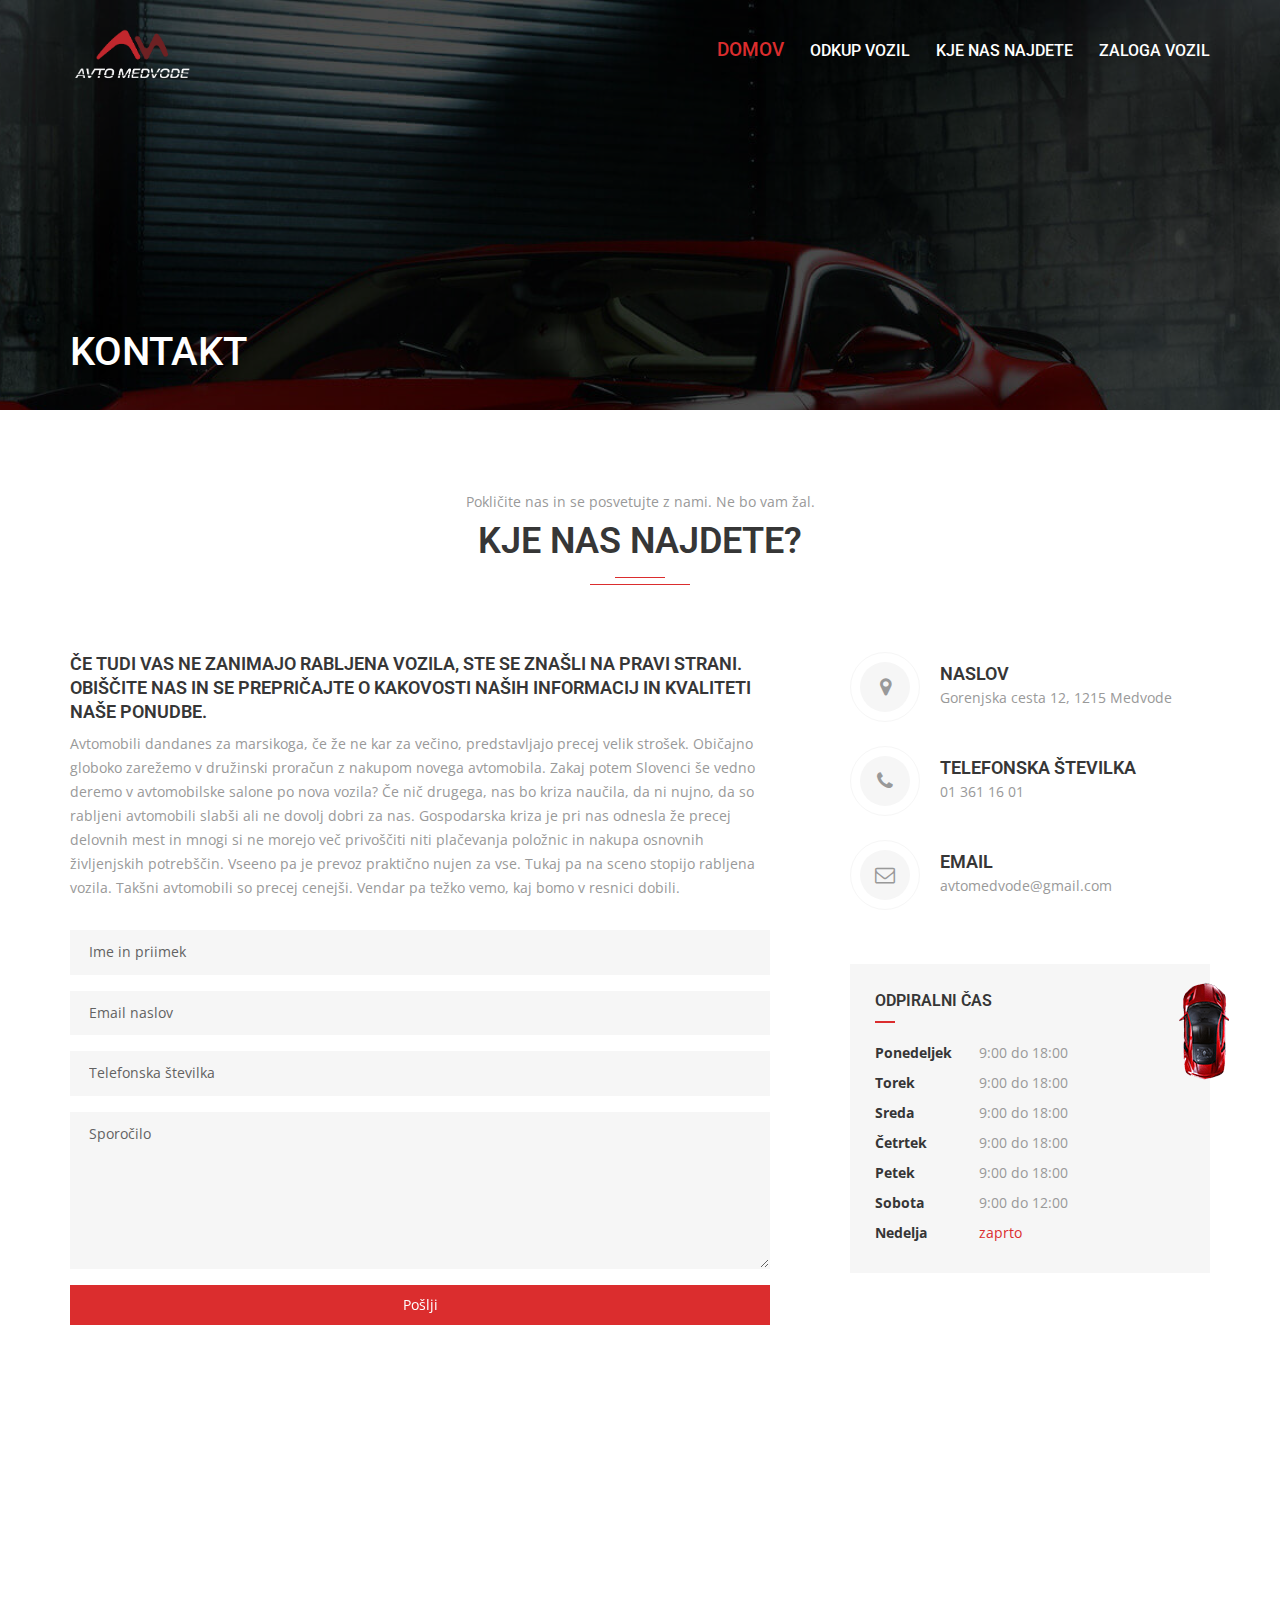
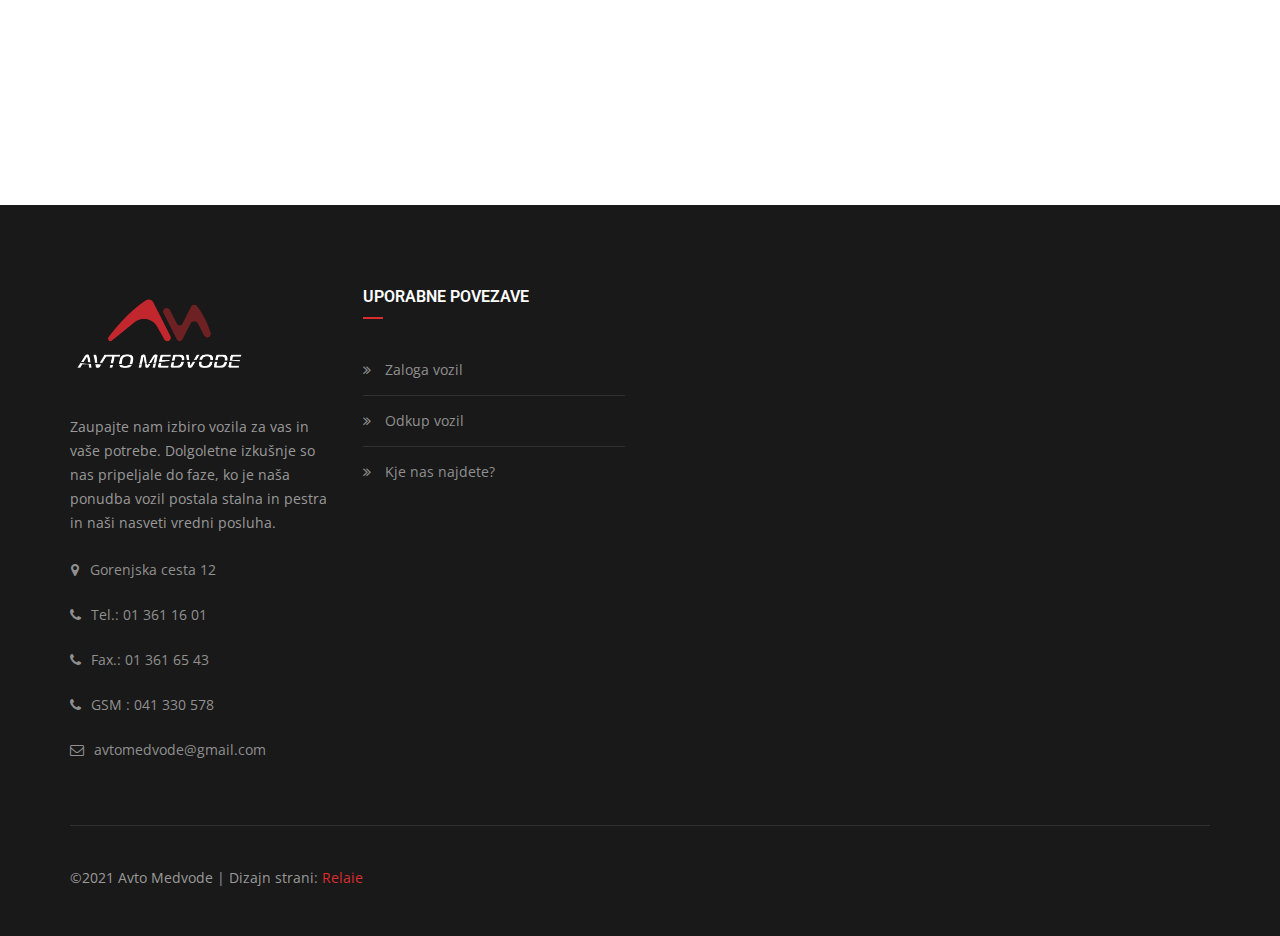
==== commit 9c441cc2: "Fixed logo size" ====
--- a/kontakt.html
+++ b/kontakt.html
@@ -78,16 +78,16 @@
          <ul class="menu-logo">
              <li>
                
-                 <a href="index.html"><img style="height: 90px;"id="logo_img"  src="images/logo.png" alt="logo"> </a>
+                 <a href="index.html"><img id="logo_img"  src="images/logo.png" alt="logo"> </a>
              </li>
          </ul>
          <!-- menu links -->
          <ul class="menu-links">
              <!-- active class -->
-             <li ><a style="font-size: 1.2rem;"href="index.html"> Domov </a></li>
+             <li class="active"><a style="font-size: 1.2rem;"href="index.html"> Domov </a></li>
              <li ><a style="font-size: 1rem;"href="odkupvozil.html"> Odkup vozil </a></li>
              
-             <li class="active"><a style="font-size: 1rem;"href="kontakt.html"> Kje nas najdete </a></li>
+             <li ><a style="font-size: 1rem;"href="kontakt.html"> Kje nas najdete </a></li>
              <li><a style="font-size: 1rem;"href="https://www.avto.net/Ads/results.asp?znamka=&model=&modelID=&tip=&znamka2=&model2=&tip2=&znamka3=&model3=&tip3=&cenaMin=0&cenaMax=999999&letnikMin=0&letnikMax=2090&bencin=0&starost2=999&oblika=0&ccmMin=0&ccmMax=99999&mocMin=&mocMax=&kmMin=0&kmMax=9999999&kwMin=0&kwMax=999999&motortakt=0&motorvalji=0&lokacija=0&sirina=0&dolzina=&dolzinaMIN=0&dolzinaMAX=100&nosilnostMIN=0&nosilnostMAX=999999&lezisc=&presek=0&premer=0&col=0&vijakov=0&EToznaka=0&vozilo=&airbag=&barva=&barvaint=&EQ1=1000000000&EQ2=1000000000&EQ3=1000000000&EQ4=1000000000&EQ5=1000000000&EQ6=1000001000&EQ7=1110100120&EQ8=1010000001&EQ9=1000000000&KAT=1010000000&PIA=&PIAzero=&PSLO=&akcija=0&paketgarancije=&broker=634&prikazkategorije=0&kategorija=0&zaloga=10&arhiv=0&presort=2&tipsort=DESC&stran=1&subSORT=1&subTIPSORT=ASC">Zaloga vozil</a></li>
              
              </ul>
@@ -99,8 +99,10 @@
        <!-- menu end -->
       </div>
      </header>
-  
-
+ 
+ <!--=================================
+  header -->
+ 
 <!--=================================
  header -->
 
--- a/css/mega-menu/mega_menu.css
+++ b/css/mega-menu/mega_menu.css
@@ -1415,7 +1415,7 @@
     margin: 0px;
   }
   .mega-menu.desktopTopFixed .menu-list-items .menu-logo > li > a img {
-    height: 32px;
+    height: 45px;
     padding-top: 0px;
     /*margin: 15px 0px;*/
     /*width: 75%;*/
--- a/css/style.css
+++ b/css/style.css
@@ -271,8 +271,8 @@
 .topbar-right li i { padding-right: 5px; }
 
 /*mega-menu*/
-.mega-menu .menu-logo { padding: 36px 0px; }
-.mega-menu .menu-logo img { height: 60px; }
+.mega-menu .menu-logo { padding: 20px 0px; }
+.mega-menu .menu-logo img { height: 70px; }
 .mega-menu .menu-links > li { line-height: 102px; }
 .mega-menu .menu-links > li > a { /*line-height: 102px*/; text-transform: uppercase; font-size: 13px; font-weight: 500; }
 .mega-menu .drop-down-multilevel.right-menu { right: 0px; }
--- a/css/responsive.css
+++ b/css/responsive.css
@@ -133,8 +133,8 @@
 /* home 1 */
 #header .topbar-left.text-left, #header .topbar-right.text-right { text-align: center; }
 .mega-menu .menu-logo > li > a { padding: 0px;  }
-.mega-menu .menu-logo { padding: 20px 0; }
-.mega-menu .menu-logo img { height: 45px; }
+.mega-menu .menu-logo { padding: 5px 0; }
+.mega-menu .menu-logo img { height: 60px; }
 .mega-menu .menu-mobile-collapse-trigger { margin-top: 9px; }
 .mega-menu .menu-links { border:1px solid #e3e3e3; }
 .mega-menu .menu-links > li { line-height: 44px; }
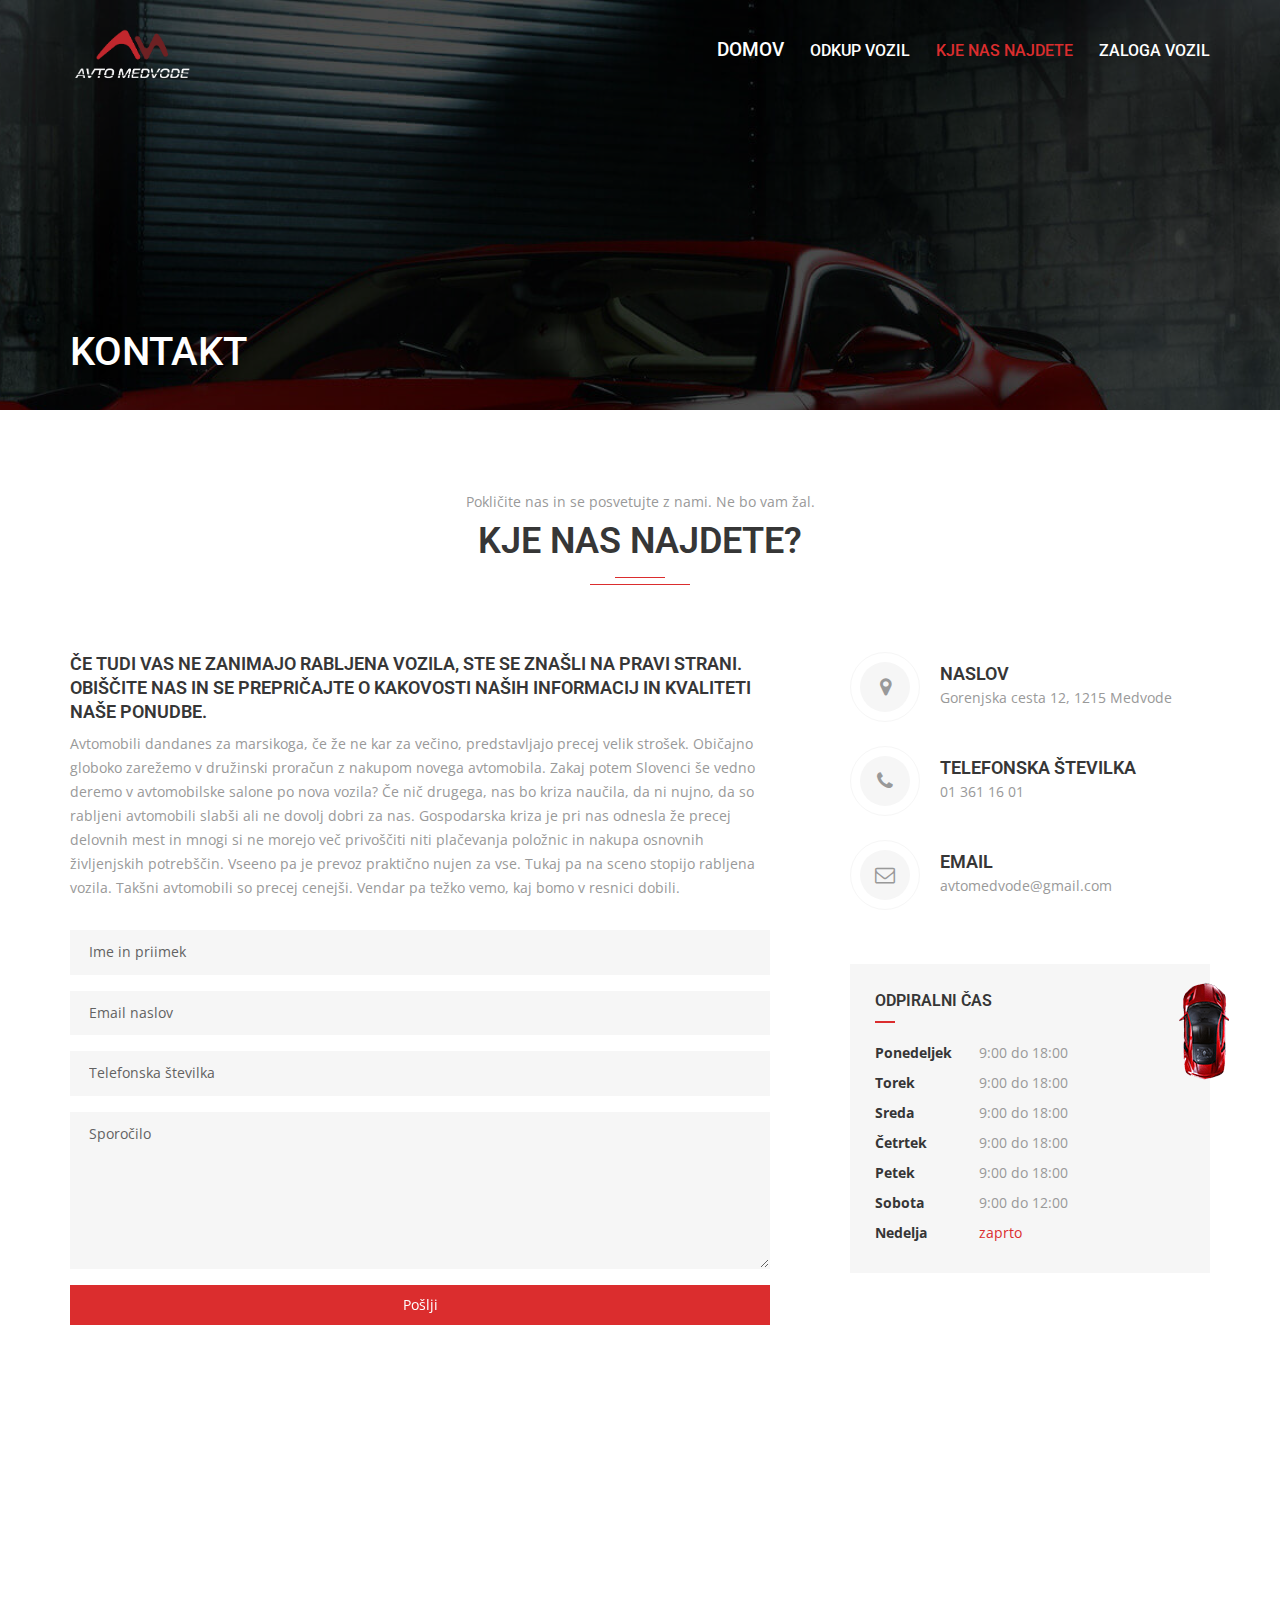
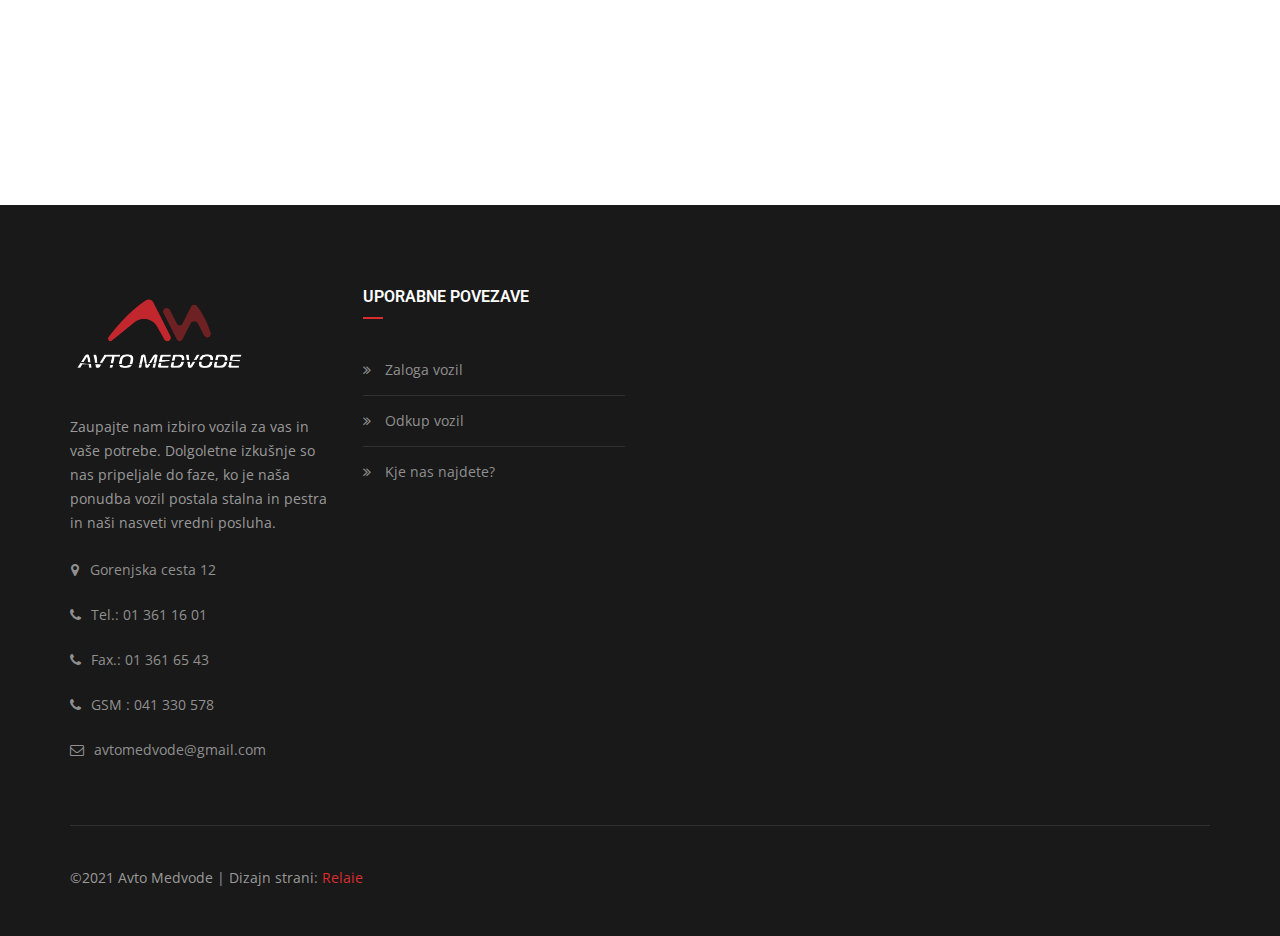
==== commit b9279d0b: "fixed actrive items" ====
--- a/kontakt.html
+++ b/kontakt.html
@@ -84,10 +84,10 @@
          <!-- menu links -->
          <ul class="menu-links">
              <!-- active class -->
-             <li class="active"><a style="font-size: 1.2rem;"href="index.html"> Domov </a></li>
+             <li ><a style="font-size: 1.2rem;"href="index.html"> Domov </a></li>
              <li ><a style="font-size: 1rem;"href="odkupvozil.html"> Odkup vozil </a></li>
              
-             <li ><a style="font-size: 1rem;"href="kontakt.html"> Kje nas najdete </a></li>
+             <li class="active" ><a style="font-size: 1rem;"href="kontakt.html"> Kje nas najdete </a></li>
              <li><a style="font-size: 1rem;"href="https://www.avto.net/Ads/results.asp?znamka=&model=&modelID=&tip=&znamka2=&model2=&tip2=&znamka3=&model3=&tip3=&cenaMin=0&cenaMax=999999&letnikMin=0&letnikMax=2090&bencin=0&starost2=999&oblika=0&ccmMin=0&ccmMax=99999&mocMin=&mocMax=&kmMin=0&kmMax=9999999&kwMin=0&kwMax=999999&motortakt=0&motorvalji=0&lokacija=0&sirina=0&dolzina=&dolzinaMIN=0&dolzinaMAX=100&nosilnostMIN=0&nosilnostMAX=999999&lezisc=&presek=0&premer=0&col=0&vijakov=0&EToznaka=0&vozilo=&airbag=&barva=&barvaint=&EQ1=1000000000&EQ2=1000000000&EQ3=1000000000&EQ4=1000000000&EQ5=1000000000&EQ6=1000001000&EQ7=1110100120&EQ8=1010000001&EQ9=1000000000&KAT=1010000000&PIA=&PIAzero=&PSLO=&akcija=0&paketgarancije=&broker=634&prikazkategorije=0&kategorija=0&zaloga=10&arhiv=0&presort=2&tipsort=DESC&stran=1&subSORT=1&subTIPSORT=ASC">Zaloga vozil</a></li>
              
              </ul>
